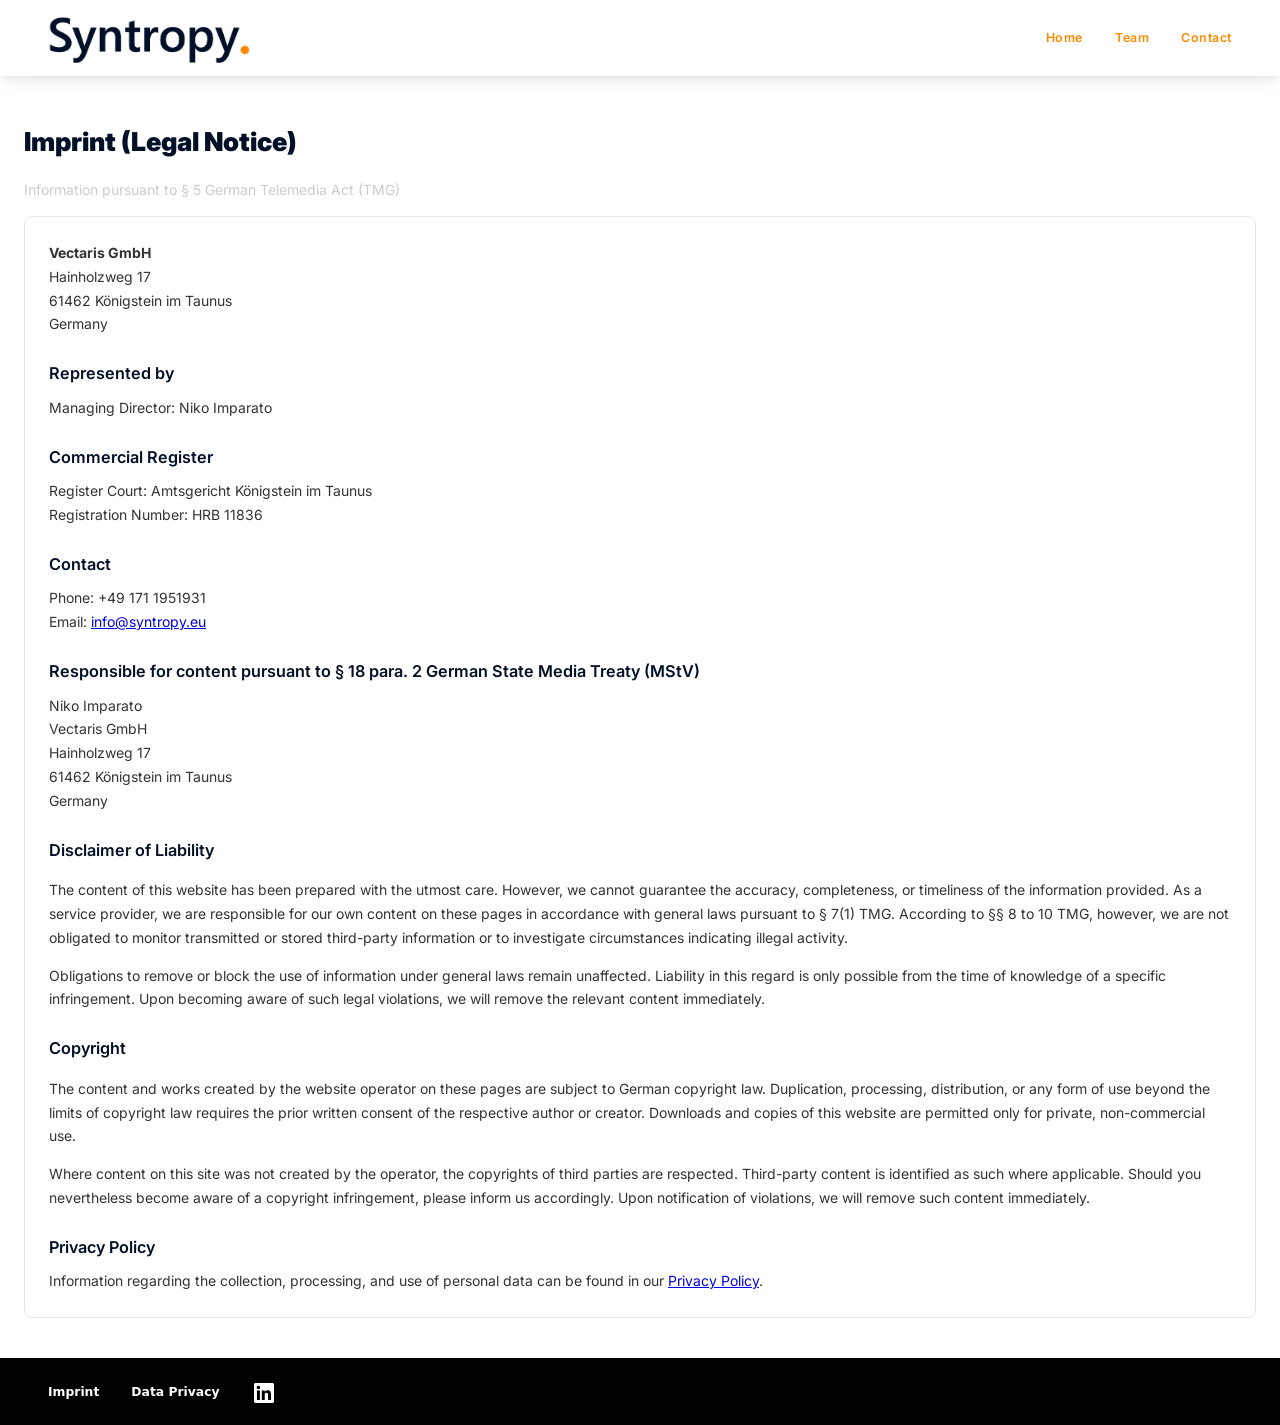
==== imprint.html @ 88c2f7db "Initial commit: Syntropy family office website Made-with: Cursor" ====
<!doctype html>
<html lang="en">
  <head>
    <meta charset="utf-8" />
    <meta name="viewport" content="width=device-width, initial-scale=1" />
    <title>Imprint (Legal Notice) — Syntropy</title>
    <link rel="icon" href="assets/Logo_PNG.png" type="image/png" />
    <link href="https://fonts.googleapis.com/css2?family=Inter:wght@400;600;700;900&display=swap" rel="stylesheet">
    <link rel="stylesheet" href="styles.css" />
  </head>
  <body class="legal-page">
    <div class="status-bar">
      <a href="index.html#top" class="status-brand" aria-label="Back to home">
        <img src="assets/Logo_PNG.png" alt="Syntropy" class="logo-image" />
      </a>
      <nav class="status-nav">
        <a href="index.html#top">Home</a>
        <a href="index.html#team">Team</a>
        <a href="index.html#contact">Contact</a>
      </nav>
      <button class="mobile-menu-btn" aria-label="Open menu">
        <span class="menu-icon"></span>
      </button>
      <div class="mobile-menu">
        <a href="index.html#top">Home</a>
        <a href="index.html#team">Team</a>
        <a href="index.html#contact">Contact</a>
      </div>
    </div>
    <div class="page">
      <main class="wrap legal" aria-label="Imprint">
        <h1>Imprint (Legal Notice)</h1>
        <p class="muted">Information pursuant to § 5 German Telemedia Act (TMG)</p>

        <div class="card">
          <p style="margin: 0">
            <strong>Vectaris GmbH</strong><br />
            Hainholzweg 17<br />
            61462 Königstein im Taunus<br />
            Germany
          </p>

          <h2>Represented by</h2>
          <p style="margin: 0">Managing Director: Niko Imparato</p>

          <h2>Commercial Register</h2>
          <p style="margin: 0">
            Register Court: Amtsgericht Königstein im Taunus<br />
            Registration Number: HRB 11836
          </p>

          <h2>Contact</h2>
          <p style="margin: 0">
            Phone: +49 171 1951931<br />
            Email: <a href="mailto:info@syntropy.eu">info@syntropy.eu</a>
          </p>

          <h2>Responsible for content pursuant to § 18 para. 2 German State Media Treaty (MStV)</h2>
          <p style="margin: 0">
            Niko Imparato<br />
            Vectaris GmbH<br />
            Hainholzweg 17<br />
            61462 Königstein im Taunus<br />
            Germany
          </p>

          <h2>Disclaimer of Liability</h2>
          <p>
            The content of this website has been prepared with the utmost care. However, we cannot
            guarantee the accuracy, completeness, or timeliness of the information provided. As a
            service provider, we are responsible for our own content on these pages in accordance
            with general laws pursuant to § 7(1) TMG. According to §§ 8 to 10 TMG, however, we are
            not obligated to monitor transmitted or stored third-party information or to investigate
            circumstances indicating illegal activity.
          </p>
          <p>
            Obligations to remove or block the use of information under general laws remain
            unaffected. Liability in this regard is only possible from the time of knowledge of a
            specific infringement. Upon becoming aware of such legal violations, we will remove the
            relevant content immediately.
          </p>

          <h2>Copyright</h2>
          <p>
            The content and works created by the website operator on these pages are subject to
            German copyright law. Duplication, processing, distribution, or any form of use beyond
            the limits of copyright law requires the prior written consent of the respective author
            or creator. Downloads and copies of this website are permitted only for private,
            non-commercial use.
          </p>
          <p>
            Where content on this site was not created by the operator, the copyrights of third
            parties are respected. Third-party content is identified as such where applicable.
            Should you nevertheless become aware of a copyright infringement, please inform us
            accordingly. Upon notification of violations, we will remove such content immediately.
          </p>

          <h2>Privacy Policy</h2>
          <p style="margin: 0">
            Information regarding the collection, processing, and use of personal data can be found
            in our <a href="privacy.html">Privacy Policy</a>.
          </p>
        </div>
      </main>

      <footer class="footer-section">
        <div class="site-container">
          <nav class="footer-nav" aria-label="Legal">
            <a href="imprint.html" class="footer-link" aria-current="page">Imprint</a>
            <a href="privacy.html" class="footer-link">Data Privacy</a>
            <a href="https://www.linkedin.com/company/syntropy-fo/" class="footer-link" target="_blank" rel="noopener noreferrer" aria-label="LinkedIn">
              <svg class="linkedin-icon" width="20" height="20" viewBox="0 0 24 24" fill="currentColor" xmlns="http://www.w3.org/2000/svg" aria-hidden="true"><path d="M20.447 20.452h-3.554v-5.569c0-1.328-.027-3.037-1.852-3.037-1.853 0-2.136 1.445-2.136 2.939v5.667H9.351V9h3.414v1.561h.046c.477-.9 1.637-1.85 3.37-1.85 3.601 0 4.267 2.37 4.267 5.455v6.286zM5.337 7.433c-1.144 0-2.063-.926-2.063-2.065 0-1.138.92-2.063 2.063-2.063 1.14 0 2.064.925 2.064 2.063 0 1.139-.925 2.065-2.064 2.065zm1.782 13.019H3.555V9h3.564v11.452zM22.225 0H1.771C.792 0 0 .774 0 1.729v20.542C0 23.227.792 24 1.771 24h20.451C23.2 24 24 23.227 24 22.271V1.729C24 .774 23.2 0 22.222 0h.003z"/></svg>
            </a>
          </nav>
        </div>
      </footer>
    </div>
  <script src="script.js"></script>
  </body>
</html>
---- styles.css ----
/************
Mazu Partners – Modern, Minimal, A11-inspired One-Page Site
************/
:root {
 --black: #000;
 --white: #fff;
 --grey: #ccc;
 --accent: #FF8901;
 --accent-hover: #e67b01;
 --accent-light: #ff9a33;
 --accent-dark: #cc6e01;
 --blue: #011027;
 --header-bg: #011027;
 --container-max: 1320px;
 --radius: 16px;
 --transition: 0.25s cubic-bezier(.4,0,.2,1);
}

html {
 box-sizing: border-box;
 scroll-behavior: smooth;
 font-size: 13px;
}
*, *:before, *:after {
 box-sizing: inherit;
}

.status-bar {
 position: fixed;
 top: 0;
 left: 0;
 width: 100%;
 background: #ffffff;
 color: var(--white);
 font-family: 'Inter', system-ui, sans-serif;
 font-weight: 900;
 font-size: 1.05rem;
 letter-spacing: 0.04em;
 z-index: 1000;
 border-bottom: none;
 box-shadow: 0 4px 20px rgba(0,0,0,0.08), 0 2px 8px rgba(0,0,0,0.06);
 display: flex;
 justify-content: space-between;
 align-items: center;
 padding-left: 48px;
 padding-right: 48px;
 padding-top: 14px;
 padding-bottom: 10px;
}
@media (max-width: 900px) {
 .status-bar {
 padding-left: 20px;
 padding-right: 20px;
 padding-top: 10px;
 padding-bottom: 8px;
 }
}
@media (max-width: 600px) {
 .status-bar {
 padding-left: 20px;
 padding-right: 20px;
 padding-top: 8px;
 padding-bottom: 6px;
 }
}

.status-brand {
 color: var(--white);
 text-decoration: none;
 font-weight: 400;
 font-size: 1.05rem;
 letter-spacing: 0.04em;
 min-width: 0;
 display: flex;
 align-items: center;
}
.status-brand:visited {
 color: var(--white);
}
.status-brand:hover {
 opacity: 0.9;
}

.logo-image {
 height: 52px;
 width: auto;
 display: block;
}

.status-nav {
 display: flex;
 gap: 32px;
 align-items: center;
}
.mobile-menu-btn {
 display: none;
 background: none;
 border: none;
 cursor: pointer;
 margin-left: 18px;
 z-index: 1100;
}
.menu-icon {
 display: block;
 width: 28px;
 height: 3px;
 background: var(--accent);
 border-radius: 2px;
 position: relative;
}
.menu-icon::before,
.menu-icon::after {
 content: '';
 position: absolute;
 left: 0;
 width: 28px;
 height: 3px;
 background: var(--accent);
 border-radius: 2px;
 transition: 0.2s;
}
.menu-icon::before { top: -9px; }
.menu-icon::after { top: 9px; }
.mobile-menu {
 display: none;
 position: fixed;
 top: 0;
 left: 0;
 width: 100vw;
 height: 100vh;
 background: #011027;
 border-radius: 0;
 box-shadow: none;
 padding: 0;
 min-width: unset;
 z-index: 2000;
 flex-direction: column;
 align-items: center;
 justify-content: center;
}
.mobile-menu.open {
 display: flex;
}
.mobile-menu a {
 color: var(--accent);
 text-decoration: none;
 font-weight: 700;
 font-size: 2rem;
 padding: 24px 0;
 display: block;
 width: 100%;
 text-align: center;
 transition: background 0.2s;
}
.mobile-menu a:hover {
 background: rgba(255,137,1,0.1);
}
.mobile-menu-btn {
 z-index: 2100;
}

@media (max-width: 600px) {
 .status-nav {
 display: none;
 }
 .mobile-menu-btn {
 display: block;
 }
}

.status-nav a {
 color: var(--accent);
 text-decoration: none;
 font-weight: 600;
 font-size: 0.95rem;
 transition: opacity var(--transition), border-bottom 0.2s;
 border-bottom: 2.5px solid transparent;
 padding-bottom: 2px;
}
.status-nav a:hover {
 opacity: 0.8;
 border-bottom: 2.5px solid var(--accent);
}

body {
 background: #ffffff;
 color: #333;
 font-family: 'Inter', system-ui, sans-serif;
 margin: 0;
 padding: 0;
 min-height: 100vh;
 font-size: 14px;
 line-height: 1.7;
 font-weight: 400;
 padding-top: 0;
}

.cursor-circle {
 position: fixed;
 width: 66px;
 height: 66px;
 border: 1px solid var(--accent);
 border-radius: 50%;
 pointer-events: none;
 z-index: 9999;
 transform: translate(-50%, -50%);
 transition: transform 0.1s ease-out;
 display: none;
}

body:hover .cursor-circle {
 display: block;
}

.container {
 max-width: var(--container-max);
 margin: 0 auto;
 padding: 0 32px;
}

.site-container {
 width: 100%;
 max-width: var(--container-max);
 margin: 0 auto;
 padding-left: 48px;
 padding-right: 48px;
 box-sizing: border-box;
}

/***** HERO *****/
.hero {
 min-height: 100vh;
 display: flex;
 align-items: flex-start;
 justify-content: flex-start;
 position: relative;
 text-align: center;
 overflow: hidden;
 background: #ffffff;
 margin-top: 0;
 padding-top: 0;
 top: 0;
}

.hero::before {
 content: '';
 position: absolute;
 top: 0;
 left: 0;
 width: 100%;
 height: 1px;
 background: linear-gradient(to right, transparent, rgba(0,0,0,0.1), transparent);
 box-shadow: 0 2px 8px rgba(0,0,0,0.1);
 z-index: 1;
 margin-top: 0;
}

.hero-bg-img {
 position: absolute;
 top: 0;
 left: 0;
 width: 100%;
 height: 100%;
 background: #ffffff;
 overflow: hidden;
 margin-top: 0;
 padding-top: 0;
}

.wave-video-bg {
 position: absolute;
 top: 0;
 left: 0;
 width: 100%;
 height: 100%;
 object-fit: cover;
 object-position: center bottom;
 z-index: 0;
 pointer-events: none;
}

.wave-video-overlay {
 position: absolute;
 top: 0;
 left: 0;
 width: 100%;
 height: 100%;
 background: rgba(255, 255, 255, 0.88);
 z-index: 1;
 pointer-events: none;
}

.compass-container {
 position: absolute;
 right: -300px;
 top: 50%;
 transform: translateY(-50%) rotate(10deg);
 z-index: 0;
 pointer-events: none;
}

.compass-image {
 width: 1000px;
 height: 1000px;
 object-fit: contain;
 opacity: 0.5;
}

.ocean-waves-bg {
 position: absolute;
 bottom: 0;
 left: 0;
 width: 100%;
 height: 80%;
 z-index: 0;
 overflow: hidden;
 background: linear-gradient(to bottom, rgba(1,16,39,0.05) 0%, rgba(1,16,39,0.15) 100%);
}

.wave-ripple {
 position: absolute;
 border-radius: 50%;
 border: 2px solid rgba(1,16,39,0.3);
 pointer-events: none;
}

.wave-ripple-1 {
 width: 200px;
 height: 200px;
 top: 20%;
 left: 10%;
 animation: rippleExpand 8s ease-out infinite;
 animation-delay: 0s;
}

.wave-ripple-2 {
 width: 300px;
 height: 300px;
 top: 30%;
 left: 60%;
 animation: rippleExpand 10s ease-out infinite;
 animation-delay: 2s;
}

.wave-ripple-3 {
 width: 250px;
 height: 250px;
 top: 50%;
 left: 30%;
 animation: rippleExpand 9s ease-out infinite;
 animation-delay: 4s;
}

.wave-ripple-4 {
 width: 180px;
 height: 180px;
 top: 15%;
 left: 80%;
 animation: rippleExpand 7s ease-out infinite;
 animation-delay: 1s;
}

.wave-ripple-5 {
 width: 320px;
 height: 320px;
 top: 60%;
 left: 70%;
 animation: rippleExpand 11s ease-out infinite;
 animation-delay: 3s;
}

.wave-ripple-6 {
 width: 220px;
 height: 220px;
 top: 40%;
 left: 5%;
 animation: rippleExpand 8.5s ease-out infinite;
 animation-delay: 5s;
}

.wave-pattern {
 position: absolute;
 width: 100%;
 height: 100%;
 background: radial-gradient(ellipse at center, transparent 0%, rgba(255,137,1,0.1) 40%, rgba(255,137,1,0.2) 60%, transparent 100%);
 pointer-events: none;
}

.wave-pattern-1 {
 top: 0;
 left: 0;
 animation: waveMove 20s linear infinite;
 background: radial-gradient(ellipse 800px 400px at 20% 30%, transparent 0%, rgba(1,16,39,0.15) 30%, rgba(1,16,39,0.25) 50%, transparent 70%);
}

.wave-pattern-2 {
 top: 0;
 left: 0;
 animation: waveMove 25s linear infinite reverse;
 background: radial-gradient(ellipse 1000px 500px at 70% 50%, transparent 0%, rgba(1,16,39,0.12) 35%, rgba(1,16,39,0.22) 55%, transparent 75%);
 animation-delay: -5s;
}

.wave-pattern-3 {
 top: 0;
 left: 0;
 animation: waveMove 18s linear infinite;
 background: radial-gradient(ellipse 600px 300px at 50% 70%, transparent 0%, rgba(1,16,39,0.1) 25%, rgba(1,16,39,0.2) 45%, transparent 65%);
 animation-delay: -10s;
}

.ocean-surface {
 position: absolute;
 top: 0;
 left: 0;
 width: 100%;
 height: 100%;
 z-index: 1;
 pointer-events: none;
}

.hero-bg {
 position: absolute;
 top: 0; left: 0; right: 0; bottom: 0;
 z-index: 0;
 display: flex;
 align-items: center;
 justify-content: center;
 pointer-events: none;
}
.hero-blob {
 position: absolute;
 left: 50%;
 top: 50%;
 transform: translate(-50%, -50%);
 min-width: 400px;
 min-height: 300px;
 max-width: 90vw;
 max-height: 60vh;
 filter: blur(2px);
}
.hero-overlay {
 position: absolute;
 top: 0;
 left: 0;
 width: 100%;
 height: 100%;
 background: rgba(255,255,255,0.1);
 z-index: 1;
 pointer-events: none;
}

.hero-content {
 position: relative;
 z-index: 2;
 max-width: 1100px;
 margin: 0;
 margin-top: 260px;
 margin-left: 0;
 display: flex;
 flex-direction: column;
 align-items: flex-start;
 text-align: left;
 padding-left: 24px;
 padding-right: 80px;
 align-self: flex-start;
}
.hero h1 {
 color: var(--blue);
 font-size: clamp(2.5rem, 6vw, 4rem);
 font-weight: 900;
 letter-spacing: -0.02em;
 margin-bottom: 28px;
 line-height: 1.08;
}
.hero-accent {
 color: var(--accent);
}
.hero-sub {
 color: var(--blue);
 font-size: 1.2rem;
 font-weight: 700;
 margin-bottom: 48px;
 line-height: 1.5;
}
.hero-cta {
 display: flex;
 gap: 20px;
 flex-wrap: nowrap;
 justify-content: center;
 align-items: center;
}
.btn {
 display: inline-flex;
 align-items: center;
 justify-content: center;
 font-family: inherit;
 font-weight: 700;
 font-size: 1rem;
 letter-spacing: 0.01em;
 text-transform: none;
 padding: 18px 40px;
 border: none;
 border-radius: 999px;
 cursor: pointer;
 background: var(--accent);
 color: var(--white);
 transition: background var(--transition), color var(--transition), box-shadow var(--transition), transform var(--transition);
 box-shadow: 0 2px 12px 0 rgba(255,137,1,0.15);
 line-height: 1;
 vertical-align: middle;
}
.btn-primary { background: var(--accent); color: #fff; border: 2px solid var(--accent); }
.btn-primary:hover { 
 background: var(--accent);
 transform: none;
 box-shadow: 0 2px 12px 0 rgba(255,137,1,0.15);
}
.btn-secondary {
 background: transparent;
 color: var(--accent);
 border: 2px solid var(--accent);
}
.btn-secondary:hover {
 background: transparent;
 color: var(--accent);
 transform: none;
 box-shadow: 0 2px 12px 0 rgba(255,137,1,0.15);
}

/***** ABOUT US SECTION *****/
.about-us-section {
 max-width: var(--container-max);
 margin: 0 auto;
 padding: 100px 32px 80px 32px;
}

.about-us-header {
 margin-bottom: 60px;
 position: relative;
}

.about-us-heading {
 color: var(--blue);
 font-size: 3rem;
 font-weight: 900;
 margin-bottom: 16px;
 text-align: left;
 letter-spacing: -0.03em;
 position: relative;
}

.about-us-accent-line {
 width: 120px;
 height: 4px;
 background: var(--accent);
 margin-top: 8px;
 border-radius: 2px;
}

.about-us-content {
 display: flex;
 flex-direction: column;
}

.about-us-box {
 background: linear-gradient(135deg, rgba(255,137,1,0.08) 0%, rgba(255,137,1,0.03) 100%);
 border-left: 4px solid var(--accent);
 padding: 40px 48px;
 border-radius: 8px;
}

.about-us-box p {
 color: #333;
 font-size: 1.15rem;
 line-height: 1.9;
 text-align: left;
 margin: 0 0 24px 0;
}

.about-us-box p:last-child {
 margin-bottom: 0;
}

.about-us-box strong {
 color: var(--accent);
 font-weight: 700;
}

.highlight {
 color: var(--accent);
 font-weight: 700;
 position: relative;
}

.accent-text {
 color: var(--accent);
 font-weight: 600;
}

@media (max-width: 900px) {
 .about-us-section {
 padding: 70px 20px 60px 20px;
 }
 
 .about-us-header {
 margin-bottom: 50px;
 }
 
 .about-us-heading {
 font-size: 2.5rem;
 margin-bottom: 12px;
 }
 
 .about-us-accent-line {
 width: 100px;
 }
 
 .about-us-box {
 padding: 32px 36px;
 }
 
 .about-us-box p {
 font-size: 1.1rem;
 margin-bottom: 20px;
 }
}

@media (max-width: 600px) {
 .about-us-section {
 padding: 50px 16px 40px 16px;
 }
 
 .about-us-header {
 margin-bottom: 40px;
 }
 
 .about-us-heading {
 font-size: 2rem;
 margin-bottom: 10px;
 }
 
 .about-us-accent-line {
 width: 80px;
 height: 3px;
 }
 
 .about-us-box {
 padding: 28px 24px;
 }
 
 .about-us-box p {
 font-size: 1.05rem;
 line-height: 1.8;
 margin-bottom: 20px;
 }
}

/***** FOCUS SECTION *****/
.focus-cards {
 display: flex;
 flex-direction: column;
 gap: 32px;
 width: 100%;
 max-width: var(--container-max);
 margin: 0 auto;
 margin-top: 32px;
}
.focus-card {
 background: #011027;
 border-radius: var(--radius);
 padding: 40px 48px;
 width: 100%;
 flex: 1 1 0;
 min-width: 260px;
 max-width: none;
 box-sizing: border-box;
 display: flex;
 flex-direction: column;
 align-items: flex-start;
 margin-bottom: 32px;
 border: none;
 cursor: pointer;
 min-height: 340px;
 transform: translateY(0);
 transition: all 0.4s cubic-bezier(.4,0,.2,1);
}
@media (max-width: 900px) {
 .focus-cards {
 flex-direction: column;
 gap: 18px;
 }
 .focus-card {
 max-width: 100%;
 min-height: unset;
 height: auto;
 }
}
@media (max-width: 600px) {
 .focus-card {
 min-height: unset;
 height: auto;
 }
}
.focus-card h2 {
 color: var(--accent);
 font-size: 1.4rem;
 font-weight: 700;
 margin: 0 0 12px 0;
 text-align: left;
 transition: color var(--transition);
}
.focus-card .focus-sub {
 color: #ffffff;
 font-size: 1.05rem;
 font-weight: 400;
 text-align: left;
 transition: color var(--transition);
}
.focus-card:hover {
 background: #011027;
 transform: translateY(0);
 box-shadow: 0 4px 20px rgba(0,0,0,0.1);
}
.focus-card:hover h2 {
 color: var(--accent);
}
.focus-card:hover .focus-sub {
 color: #ffffff;
}

/***** TEAM SECTION *****/
.team {
 background: #ffffff;
 padding: 100px 0;
 position: relative;
}

.team-section {
 max-width: var(--container-max);
 margin: 0 auto;
 padding: 0 32px;
}

.team-header {
 margin-bottom: 60px;
 position: relative;
}

.team-heading {
 color: var(--blue);
 font-size: 3rem;
 font-weight: 900;
 margin-bottom: 16px;
 text-align: left;
 letter-spacing: -0.03em;
 position: relative;
}

.team-section {
 position: relative;
}

.team-accent-line {
 width: 120px;
 height: 4px;
 background: var(--accent);
 margin-top: 8px;
 margin-bottom: 60px;
 border-radius: 2px;
}

.team-cards {
 display: grid;
 grid-template-columns: repeat(4, 1fr);
 gap: 32px;
 width: 100%;
}

.team-card {
 background: #ffffff;
 border-radius: 12px;
 overflow: hidden;
 box-shadow: 0 4px 20px rgba(0,0,0,0.08);
 transition: all 0.3s ease;
 display: flex;
 flex-direction: column;
}

.team-card:hover {
 transform: translateY(-8px);
 box-shadow: 0 8px 30px rgba(0,0,0,0.12);
}

.team-card-image {
 width: 100%;
 height: 300px;
 background: #f5f5f5;
 display: flex;
 align-items: center;
 justify-content: center;
 overflow: hidden;
}

.team-card-image img {
 width: 100%;
 height: 100%;
 object-fit: cover;
}

.team-placeholder {
 color: #999;
 font-size: 1.2rem;
 font-weight: 600;
}

.team-card-info {
 padding: 32px;
 flex: 1;
 display: flex;
 flex-direction: column;
}

.team-name {
 color: var(--blue);
 font-size: 1.5rem;
 font-weight: 900;
 margin: 0 0 8px 0;
 letter-spacing: -0.02em;
}

.team-role {
 color: var(--accent);
 font-size: 1.1rem;
 font-weight: 600;
 margin: 0 0 16px 0;
}

.team-bio {
 color: #333;
 font-size: 1rem;
 line-height: 1.7;
 margin: 0;
}

.team-linkedin {
 display: inline-block;
 margin-top: 8px;
 color: var(--blue);
 text-decoration: none;
 transition: opacity var(--transition), color var(--transition);
}
.team-linkedin:hover {
 opacity: 0.85;
 color: var(--blue);
}
.team-linkedin svg {
 display: block;
}

@media (max-width: 1200px) {
 .team-cards {
 grid-template-columns: repeat(2, 1fr);
 gap: 32px;
 }
}

@media (max-width: 900px) {
 .team {
 padding: 80px 0;
 }
 
 .team-header {
 margin-bottom: 50px;
 }
 
 .team-heading {
 font-size: 2.5rem;
 margin-bottom: 12px;
 }
 
 .team-accent-line {
 width: 100px;
 margin-bottom: 50px;
 }
 
 .team-cards {
 grid-template-columns: repeat(2, 1fr);
 gap: 24px;
 }
}

@media (max-width: 600px) {
 .team {
 padding: 60px 0;
 }
 
 .team-section {
 padding: 0 20px;
 }
 
 .team-header {
 margin-bottom: 40px;
 }
 
 .team-heading {
 font-size: 2rem;
 margin-bottom: 10px;
 }
 
 .team-accent-line {
 width: 80px;
 height: 3px;
 margin-bottom: 40px;
 }
 
 .team-cards {
 grid-template-columns: 1fr;
 gap: 24px;
 }
 
 .team-card-image {
 height: 250px;
 }
 
 .team-card-info {
 padding: 24px;
 }
}

/***** DIFFERENTIATORS SECTION *****/
.differentiator-cards {
 display: flex;
 gap: 32px;
 flex-wrap: wrap;
 justify-content: center;
 margin-top: 32px;
}
.differentiator-card {
 background: #f5f5f5;
 border-radius: var(--radius);
 padding: 36px 28px;
 min-width: 220px;
 max-width: 260px;
 text-align: center;
 color: #333;
 font-weight: 600;
 font-size: 1.08rem;
 box-shadow: 0 2px 16px 0 rgba(255,137,1,0.1);
 display: flex;
 flex-direction: column;
 align-items: center;
 transition: transform var(--transition), box-shadow var(--transition), background var(--transition), color var(--transition);
 cursor: pointer;
 border: 2px solid var(--accent);
}
.differentiator-card h3 {
 color: var(--accent);
 font-size: 1.08rem;
 font-weight: 700;
 margin: 0;
 transition: color var(--transition);
}
.differentiator-card .diff-icon {
 color: var(--accent);
 transition: color var(--transition);
}
.differentiator-card:hover {
 background: var(--accent);
 color: var(--black);
 box-shadow: 0 4px 32px 0 rgba(255,137,1,0.25);
 transform: translateY(-8px) scale(1.05);
}
.differentiator-card:hover h3,
.differentiator-card:hover .diff-icon {
 color: var(--black);
}

/***** ABOUT SECTION *****/
.about-inner {
 width: 100%;
 display: flex;
 flex-direction: column;
 align-items: center;
 gap: 24px;
 margin-top: 32px;
}
.about-divider {
 width: 100%;
 border: none;
 border-top: 1.5px solid #222;
 margin: 0 0 24px 0;
}
.about-text {
 color: var(--grey);
 font-size: 1.1rem;
 font-weight: 400;
 text-align: center;
 margin-bottom: 0;
}
.about-logos {
 display: flex;
 gap: 18px;
 flex-wrap: wrap;
 justify-content: center;
}
.about-logo {
 background: #181818;
 color: var(--grey);
 border-radius: 8px;
 padding: 8px 18px;
 font-size: 0.98rem;
 font-weight: 500;
 letter-spacing: 0.01em;
 opacity: 0.7;
}

/***** CONTACT SECTION *****/
.contact {
 position: relative;
 background: #011027;
 z-index: 0;
 margin-bottom: 0;
 padding-bottom: 0;
 min-height: 700px;
 display: flex;
 align-items: center;
 overflow: hidden;
}
.contact::before {
 content: '';
 position: absolute;
 top: 0;
 left: 0;
 width: 100%;
 height: 100%;
 background: url('assets/Frankfurt Skyline_v01.jpg') center center / cover no-repeat;
 filter: grayscale(100%);
 z-index: 0;
 pointer-events: none;
}
.contact-overlay {
 position: absolute;
 top: 0;
 left: 0;
 width: 100%;
 height: 100%;
 background: rgba(0,0,0,0.5);
 z-index: 1;
 pointer-events: none;
}
.contact-inner {
 position: relative;
 z-index: 2;
 display: flex;
 flex-direction: column;
 align-items: flex-start;
 justify-content: center;
 width: 100%;
}
.contact h2 {
 color: var(--accent);
 font-size: 1.4rem;
 font-weight: 700;
 margin-bottom: 10px;
 text-align: left;
}
.contact-sub {
 color: var(--white);
 font-size: 1.08rem;
 font-weight: 400;
 margin-bottom: 18px;
 text-align: left;
}
.contact-form {
 width: 100%;
 max-width: none;
 display: flex;
 flex-direction: column;
 gap: 18px;
 align-items: flex-start;
}
@media (max-width: 600px) {
 .contact-form {
 max-width: none;
 width: 100%;
 }
}
.form-row {
 display: flex;
 flex-direction: column;
 gap: 0;
 width: 100%;
}
.form-row input,
.form-row select,
.form-row textarea {
 width: 100%;
 background: rgba(24,24,24,0.45);
 color: var(--white);
 border: 1.5px solid rgba(255,255,255,0.18);
 border-radius: 8px;
 font-size: 1rem;
 font-family: inherit;
 padding: 16px 14px;
 font-weight: 500;
 margin-bottom: 0;
 transition: border var(--transition), background var(--transition);
 box-sizing: border-box;
 backdrop-filter: blur(8px);
 -webkit-backdrop-filter: blur(8px);
}
.form-row input:focus, .form-row select:focus, .form-row textarea:focus {
 outline: none;
 border-color: var(--accent);
 background: #222;
}
.contact-form button {
 align-self: flex-start;
 margin-top: 8px;
}
.contact-extra {
 color: var(--grey);
 font-size: 1rem;
 margin-top: 10px;
 display: flex;
 gap: 18px;
 align-items: center;
 justify-content: flex-start;
}
.contact-extra a {
 color: var(--accent);
 text-decoration: underline;
}
.contact-social {
 font-size: 1.5rem;
 opacity: 0.7;
}

/***** FADE-IN ANIMATION *****/
.fade-in { 
 opacity: 0; 
 transform: translateY(40px); 
 transition: all 0.8s cubic-bezier(.4,0,.2,1); 
}
.fade-in.visible { 
 opacity: 1; 
 transform: translateY(0); 
}

/* Stagger animation for cards */
.focus-cards .focus-card {
 opacity: 0;
 transform: translateY(30px) scale(0.95);
 transition: all 0.6s cubic-bezier(.4,0,.2,1);
}
.focus-cards.visible .focus-card:nth-child(1) {
 opacity: 1;
 transform: translateY(0) scale(1);
 transition-delay: 0.1s;
}
.focus-cards.visible .focus-card:nth-child(2) {
 opacity: 1;
 transform: translateY(0) scale(1);
 transition-delay: 0.2s;
}
.focus-cards.visible .focus-card:nth-child(3) {
 opacity: 1;
 transform: translateY(0) scale(1);
 transition-delay: 0.3s;
}

/* Hero text reveal animation */
.hero-content h1 {
 opacity: 0;
 transform: translateY(30px);
 animation: fadeInUp 1s cubic-bezier(.4,0,.2,1) 0.3s forwards;
}
.hero-content .hero-sub {
 opacity: 0;
 transform: translateY(20px);
 animation: fadeInUp 1s cubic-bezier(.4,0,.2,1) 0.6s forwards;
}
.hero-content .hero-cta {
 opacity: 0;
 transform: translateY(20px);
 animation: fadeInUp 1s cubic-bezier(.4,0,.2,1) 0.9s forwards;
}

@keyframes fadeInUp {
 to {
 opacity: 1;
 transform: translateY(0);
 }
}

/* Button pulse animation - removed */

/* Smooth scroll reveal for about section */
.about-flex {
 opacity: 0;
 transform: translateY(40px);
 transition: all 1s cubic-bezier(.4,0,.2,1);
}
.about-flex.visible {
 opacity: 1;
 transform: translateY(0);
}

/* Contact form animation */
.contact-inner {
 opacity: 0;
 transform: translateY(30px);
 transition: all 0.8s cubic-bezier(.4,0,.2,1);
}
.contact-inner.visible {
 opacity: 1;
 transform: translateY(0);
}

/* Image hover animation */
.about-img-wrap {
 transition: all 0.4s cubic-bezier(.4,0,.2,1);
}
.about-img-wrap:hover {
 transform: scale(1.05) rotate(2deg);
 box-shadow: 0 8px 32px 0 rgba(255,137,1,0.3);
}

/* Text underline animation */
.hero-underline::after {
 transform: scaleX(0);
 transform-origin: left;
 transition: transform 0.6s cubic-bezier(.4,0,.2,1);
}
.hero-content.visible .hero-underline::after {
 transform: scaleX(1);
}

.about-underline::after {
 transform: scaleX(0);
 transform-origin: left;
 transition: transform 0.6s cubic-bezier(.4,0,.2,1) 0.3s;
}
.about-flex.visible .about-underline::after {
 transform: scaleX(1);
}

/* Form input focus animation */
.form-row input:focus,
.form-row select:focus,
.form-row textarea:focus {
 transform: translateY(-2px);
 box-shadow: 0 4px 20px 0 rgba(255,137,1,0.2);
}

/* Parallax effect for hero background */
.hero-bg-img {
 will-change: transform;
}

/* Smooth scroll reveal animations */
@keyframes slideInFromLeft {
 from {
 opacity: 0;
 transform: translateX(-50px);
 }
 to {
 opacity: 1;
 transform: translateX(0);
 }
}

@keyframes slideInFromRight {
 from {
 opacity: 0;
 transform: translateX(50px);
 }
 to {
 opacity: 1;
 transform: translateX(0);
 }
}

/* Glow effect for blue accents */
.hero-underline::after,
.about-underline::after {
 box-shadow: 0 0 10px rgba(255,137,1,0.3);
}

/* Smooth transitions for all interactive elements */
a, button, input, select, textarea {
 transition: all 0.3s cubic-bezier(.4,0,.2,1);
}

/* Enhanced focus states */
*:focus-visible {
 outline: 2px solid var(--accent);
 outline-offset: 2px;
 border-radius: 4px;
}

/***** RESPONSIVE *****/
@media (max-width: 900px) {
 .site-container {
 padding-left: 14px;
 padding-right: 14px;
 }
 .container { padding: 0 10px; }
 .focus-cards, .differentiator-cards { flex-direction: column; gap: 18px; }
 .focus-card, .differentiator-card { max-width: 100%; }
 .about-inner, .contact-inner { padding: 0 4px; }
 .hero-content {
 padding-left: 18px;
 }
 .hero-cta {
 gap: 16px;
 }
 .btn {
 padding: 17px 32px;
 }
 .hero-underline {
 white-space: normal;
 }
 .hero-underline::after {
 bottom: -0.09em;
 height: 0.22em;
 }
}
@media (max-width: 600px) {
 .hero h1 {
 font-size: 2.4rem;
 line-height: 1.1;
 }
 .hero-sub {
 font-size: 1.18rem;
 }
 .hero-underline {
 white-space: normal;
 }
 .hero-underline::after {
 bottom: -0.08em;
 height: 0.2em;
 }
 .hero-cta {
 gap: 12px;
 justify-content: flex-start;
 }
 .btn {
 padding: 16px 24px;
 font-size: 0.95rem;
 }
 .focus-card, .differentiator-card { padding: 24px 16px; }
 .about-logo { padding: 6px 10px; font-size: 0.93rem; }
 .contact-form { max-width: 100%; }
 .hero-content {
 padding-left: 0;
 text-align: left;
 }
 .site-container {
 padding-left: 20px;
 padding-right: 28px;
 }
} 

.footer-section {
 width: 100%;
 background-color: #000000 !important;
 color: var(--white);
 font-family: 'Segoe UI', system-ui, -apple-system, sans-serif;
 font-size: 1.05rem;
 border-top: none;
 display: flex;
 justify-content: center;
 align-items: center;
 padding-top: 24px;
 padding-bottom: 18px;
 margin-top: 0;
 position: relative;
 z-index: 0;
}
.footer-nav {
 display: flex;
 gap: 32px;
 align-items: center;
}
.footer-link {
 color: #ffffff;
 text-decoration: none;
 font-weight: 600;
 font-size: 0.95rem;
 display: flex;
 align-items: center;
 transition: opacity var(--transition), border-bottom 0.2s;
 border-bottom: 2.5px solid transparent;
 padding-bottom: 2px;
}
.footer-link:hover {
 opacity: 0.8;
 border-bottom: 2.5px solid #ffffff;
}
.linkedin-icon {
 display: inline-block;
 vertical-align: middle;
 margin-left: 2px;
 width: 20px;
 height: 20px;
 fill: #ffffff;
} 

@media (max-width: 900px) {
 .status-bar, .footer-section {
 padding-left: 10px;
 padding-right: 10px;
 }
} 

.about-flex {
 display: flex;
 gap: 48px;
 align-items: center;
 justify-content: center;
 width: 100%;
 margin: 40px 0;
}
.about-img-col {
 flex: 0 0 200px;
 display: flex;
 justify-content: center;
 align-items: flex-start;
}
.about-img-wrap {
 width: 220px;
 height: 220px;
 border-radius: 50%;
 overflow: hidden;
 background: #181818;
 display: flex;
 align-items: center;
 justify-content: center;
 box-shadow: 0 2px 16px 0 rgba(0,0,0,0.10);
 border: 4px solid var(--accent);
 position: relative;
}
.about-linkedin-overlay {
 display: block;
 width: 100%;
 height: 100%;
 border-radius: 50%;
 overflow: hidden;
 position: relative;
 transition: box-shadow var(--transition);
}
.about-img {
 width: 100%;
 height: 100%;
 object-fit: cover;
 border-radius: 50%;
 display: block;
 filter: grayscale(100%);
 transition: filter var(--transition);
}
.about-linkedin-overlay:hover .about-img {
 filter: grayscale(0%) blur(2px) brightness(0.7);
}
.about-linkedin-overlay::after {
 content: '';
 position: absolute;
 top: 0; left: 0; right: 0; bottom: 0;
 border-radius: 50%;
 background: rgba(24,24,24,0.35);
 opacity: 0;
 transition: opacity var(--transition);
 pointer-events: none;
 backdrop-filter: blur(8px);
 -webkit-backdrop-filter: blur(8px);
 z-index: 1;
}
.about-linkedin-overlay:hover::after {
 opacity: 1;
}
.about-linkedin-icon {
 position: absolute;
 top: 50%;
 left: 50%;
 transform: translate(-50%, -50%);
 z-index: 2;
 opacity: 0;
 transition: opacity var(--transition);
 pointer-events: none;
}
.about-linkedin-overlay:hover .about-linkedin-icon {
 opacity: 1;
}
@media (max-width: 900px) {
 .about-img-wrap {
 width: 160px;
 height: 160px;
 }
 .about-linkedin-icon svg {
 width: 32px;
 height: 32px;
 }
}
@media (max-width: 600px) {
 .about-img-wrap {
 width: 320px !important;
 height: 320px !important;
 }
 .about-linkedin-icon svg {
 width: 48px;
 height: 48px;
 }
}
.about-text-col {
 flex: 1 1 0;
 display: flex;
 flex-direction: column;
 gap: 18px;
 min-width: 0;
}
.about-headline {
 color: var(--accent);
 font-size: 1.5rem;
 font-weight: 800;
 margin-bottom: 10px;
 margin-top: 0;
 letter-spacing: -0.01em;
 text-align: left;
}
.about-text-col p {
 color: #333;
 font-size: 1.08rem;
 line-height: 1.7;
 margin: 0 0 8px 0;
}
.about-text-col strong {
 color: #333;
 font-weight: 700;
}
.about-quote {
 color: var(--accent) !important;
 font-size: 1.08rem;
 font-style: italic;
 font-weight: 700;
 margin-top: 18px;
 opacity: 1;
}
.about-divider {
 width: 100%;
 border: none;
 border-top: 1.5px solid #222;
 margin: 0 0 24px 0;
}
@media (max-width: 900px) {
 .about-flex {
 flex-direction: column;
 gap: 28px;
 margin: 24px 0;
 }
 .about-img-col {
 justify-content: center;
 align-items: center;
 }
 .about-img-wrap {
 width: 140px;
 height: 140px;
 }
}
@media (max-width: 600px) {
 .about-flex {
 gap: 18px;
 margin: 14px 0;
 }
 .about-img-wrap {
 width: 100px;
 height: 100px;
 }
 .about-headline {
 font-size: 1.18rem;
 }
 .about-text-col p, .about-quote {
 font-size: 1rem;
 }
} 

.hero-underline {
 position: relative;
 display: inline;
 font-weight: inherit;
 color: inherit;
 white-space: nowrap;
 z-index: 1;
}
.hero-underline::after {
 content: '';
 position: absolute;
 left: 0;
 right: 0;
 bottom: -0.1em;
 height: 0.25em;
 background: #FF8901;
 z-index: -1;
 border-radius: 2px;
} 

.about-underline {
 position: relative;
 display: inline-block;
 z-index: 1;
}
.about-underline::after {
 content: '';
 position: absolute;
 left: 0;
 right: 0;
 bottom: -0.05em;
 height: 0.16em;
 background: var(--accent);
 z-index: 0;
 border-radius: 2px;
}

/* Ocean Waves Animation - Natural Water Waves */
@keyframes rippleExpand {
 0% {
 transform: scale(0);
 opacity: 0.8;
 }
 50% {
 opacity: 0.4;
 }
 100% {
 transform: scale(4);
 opacity: 0;
 }
}

@keyframes waveMove {
 0% {
 transform: translateX(0) translateY(0) scale(1);
 opacity: 0.6;
 }
 25% {
 transform: translateX(5%) translateY(-2%) scale(1.1);
 opacity: 0.7;
 }
 50% {
 transform: translateX(0) translateY(-4%) scale(1.2);
 opacity: 0.8;
 }
 75% {
 transform: translateX(-5%) translateY(-2%) scale(1.1);
 opacity: 0.7;
 }
 100% {
 transform: translateX(0) translateY(0) scale(1);
 opacity: 0.6;
 }
}

@keyframes waveRipple {
 0%, 100% {
 transform: translateY(0) scaleY(1);
 }
 25% {
 transform: translateY(-4px) scaleY(1.02);
 }
 50% {
 transform: translateY(0) scaleY(1);
 }
 75% {
 transform: translateY(3px) scaleY(0.98);
 }
}

/* ----- Legal pages (imprint, privacy) ----- */
body.legal-page .page {
 padding-top: 80px;
}
body.legal-page .footer-section {
 background-color: #000000 !important;
 border-top: none;
}
body.legal-page .footer-link {
 color: #ffffff;
}
body.legal-page .footer-link:hover {
 border-bottom-color: #ffffff;
 color: #ffffff;
 opacity: 0.9;
}
.page {
 min-height: 100vh;
 display: flex;
 flex-direction: column;
 padding-top: 0;
}
.wrap {
 max-width: var(--container-max);
 margin: 0 auto;
 padding: 40px 24px;
}
.legal h1 {
 font-size: 2rem;
 font-weight: 900;
 margin: 0 0 10px;
 color: var(--blue);
}
.legal h2 {
 font-size: 1.25rem;
 font-weight: 600;
 margin: 24px 0 8px;
 color: var(--blue);
}
.legal p, .legal li {
 color: #333;
}
.legal .muted {
 color: var(--grey);
}
.card {
 border: 1px solid #e5e7eb;
 border-radius: 8px;
 padding: 24px;
 background: #fff;
}
.top-link {
 display: inline-block;
 margin-top: 10px;
 font-size: 1rem;
 color: var(--accent);
 text-decoration: none;
}
.top-link:hover {
 opacity: 0.8;
}
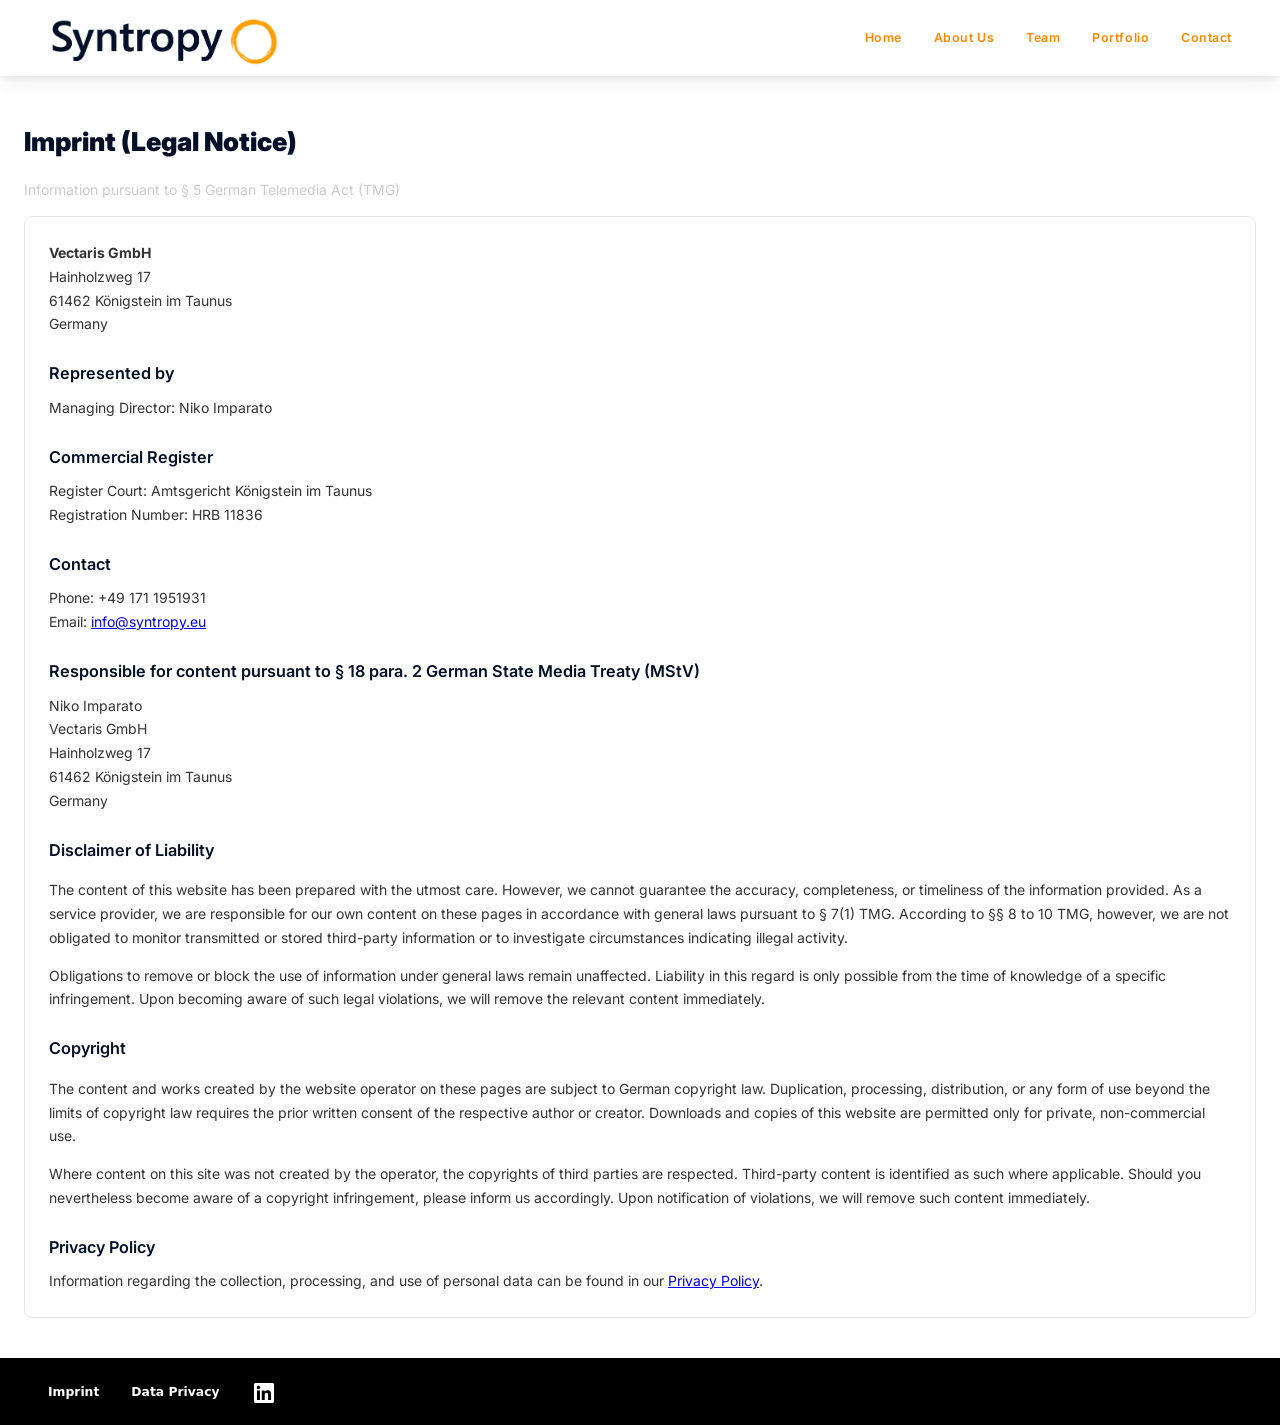
==== commit 738930da: "Hero copy, About/Portfolio sections, logo ticker, nav updates, Isabell_2, favicon Logo_Circle, heade" ====
--- a/imprint.html
+++ b/imprint.html
@@ -4,18 +4,23 @@
     <meta charset="utf-8" />
     <meta name="viewport" content="width=device-width, initial-scale=1" />
     <title>Imprint (Legal Notice) — Syntropy</title>
-    <link rel="icon" href="assets/Logo_PNG.png" type="image/png" />
+    <link rel="icon" href="assets/Logo_Circle.png" type="image/png" />
     <link href="https://fonts.googleapis.com/css2?family=Inter:wght@400;600;700;900&display=swap" rel="stylesheet">
     <link rel="stylesheet" href="styles.css" />
   </head>
   <body class="legal-page">
+    <div class="cursor-circle" id="cursorCircle" aria-hidden="true">
+      <img src="assets/Logo_Circle.png" alt="" class="cursor-circle-img" />
+    </div>
     <div class="status-bar">
       <a href="index.html#top" class="status-brand" aria-label="Back to home">
-        <img src="assets/Logo_PNG.png" alt="Syntropy" class="logo-image" />
+        <img src="assets/Logo_PNG_v3.png" alt="Syntropy" class="logo-image" />
       </a>
       <nav class="status-nav">
         <a href="index.html#top">Home</a>
+        <a href="index.html#about">About Us</a>
         <a href="index.html#team">Team</a>
+        <a href="index.html#portfolio">Portfolio</a>
         <a href="index.html#contact">Contact</a>
       </nav>
       <button class="mobile-menu-btn" aria-label="Open menu">
@@ -23,7 +28,9 @@
       </button>
       <div class="mobile-menu">
         <a href="index.html#top">Home</a>
+        <a href="index.html#about">About Us</a>
         <a href="index.html#team">Team</a>
+        <a href="index.html#portfolio">Portfolio</a>
         <a href="index.html#contact">Contact</a>
       </div>
     </div>
--- a/styles.css
+++ b/styles.css
@@ -128,7 +128,7 @@
  left: 0;
  width: 100vw;
  height: 100vh;
- background: #011027;
+ background: #ffffff;
  border-radius: 0;
  box-shadow: none;
  padding: 0;
@@ -197,15 +197,20 @@
 
 .cursor-circle {
  position: fixed;
- width: 66px;
- height: 66px;
- border: 1px solid var(--accent);
- border-radius: 50%;
+ width: 56px;
+ height: 56px;
  pointer-events: none;
  z-index: 9999;
  transform: translate(-50%, -50%);
  transition: transform 0.1s ease-out;
  display: none;
+}
+
+.cursor-circle-img {
+ width: 100%;
+ height: 100%;
+ object-fit: contain;
+ display: block;
 }
 
 body:hover .cursor-circle {
@@ -267,26 +272,15 @@
  padding-top: 0;
 }
 
-.wave-video-bg {
+.circle-video-bg {
  position: absolute;
  top: 0;
  left: 0;
  width: 100%;
  height: 100%;
  object-fit: cover;
- object-position: center bottom;
+ object-position: center center;
  z-index: 0;
- pointer-events: none;
-}
-
-.wave-video-overlay {
- position: absolute;
- top: 0;
- left: 0;
- width: 100%;
- height: 100%;
- background: rgba(255, 255, 255, 0.88);
- z-index: 1;
  pointer-events: none;
 }
 
@@ -465,13 +459,38 @@
  padding-right: 80px;
  align-self: flex-start;
 }
-.hero h1 {
+.hero h1,
+.hero-headline {
  color: var(--blue);
  font-size: clamp(2.5rem, 6vw, 4rem);
  font-weight: 900;
  letter-spacing: -0.02em;
- margin-bottom: 28px;
+ margin-top: 0;
+ margin-bottom: 4px;
  line-height: 1.08;
+}
+.hero .hero-headline,
+.hero-content .hero-headline {
+ color: var(--accent);
+}
+.hero-tagline {
+ color: var(--blue);
+ font-size: clamp(2.5rem, 6vw, 4rem);
+ font-weight: 900;
+ letter-spacing: -0.02em;
+ margin-top: 8px;
+ margin-bottom: 24px;
+ line-height: 1.08;
+}
+.hero-body {
+ color: var(--blue);
+ font-size: clamp(1rem, 2vw, 1.2rem);
+ font-weight: 400;
+ line-height: 1.6;
+ margin-bottom: 48px;
+ max-width: 76ch;
+ padding-right: 0;
+ margin-right: -80px;
 }
 .hero-accent {
  color: var(--accent);
@@ -729,6 +748,52 @@
  color: #ffffff;
 }
 
+/***** ABOUT US SECTION *****/
+.about {
+ background: #ffffff;
+ padding: 100px 0;
+ position: relative;
+}
+
+.about-section {
+ max-width: var(--container-max);
+ margin: 0 auto;
+ padding: 0 32px;
+ position: relative;
+}
+
+.about-header {
+ margin-bottom: 40px;
+ position: relative;
+}
+
+.about-heading {
+ color: var(--blue);
+ font-size: 3rem;
+ font-weight: 900;
+ margin-bottom: 16px;
+ text-align: left;
+ letter-spacing: -0.03em;
+ position: relative;
+}
+
+.about-accent-line {
+ width: 120px;
+ height: 4px;
+ background: var(--accent);
+ margin-top: 8px;
+ margin-bottom: 40px;
+ border-radius: 2px;
+}
+
+.about-content p {
+ color: var(--blue);
+ font-size: 1.2rem;
+ line-height: 1.7;
+ margin: 0;
+ max-width: 65ch;
+}
+
 /***** TEAM SECTION *****/
 .team {
  background: #ffffff;
@@ -866,6 +931,40 @@
 }
 
 @media (max-width: 900px) {
+ .about {
+ padding: 80px 0;
+ }
+ .about-heading {
+ font-size: 2.5rem;
+ margin-bottom: 12px;
+ }
+ .about-accent-line {
+ width: 100px;
+ margin-bottom: 32px;
+ }
+ .about-content p {
+ font-size: 1.15rem;
+ }
+
+ .portfolio {
+ padding: 80px 0;
+ }
+ .portfolio-heading {
+ font-size: 2.5rem;
+ margin-bottom: 12px;
+ }
+ .portfolio-accent-line {
+ width: 100px;
+ margin-bottom: 32px;
+ }
+ .portfolio-logo {
+ width: 160px;
+ height: 88px;
+ }
+ .portfolio-ticker-track {
+ gap: 40px;
+ }
+
  .team {
  padding: 80px 0;
  }
@@ -891,6 +990,55 @@
 }
 
 @media (max-width: 600px) {
+ .about {
+ padding: 60px 0;
+ }
+ .about-section {
+ padding: 0 20px;
+ }
+ .about-heading {
+ font-size: 2rem;
+ margin-bottom: 10px;
+ }
+ .about-accent-line {
+ width: 80px;
+ height: 3px;
+ margin-bottom: 28px;
+ }
+ .about-content p {
+ font-size: 1.05rem;
+ }
+
+ .portfolio {
+ padding: 60px 0;
+ }
+ .portfolio-section {
+ padding: 0 20px;
+ }
+ .portfolio-heading {
+ font-size: 2rem;
+ margin-bottom: 10px;
+ }
+ .portfolio-accent-line {
+ width: 80px;
+ height: 3px;
+ margin-bottom: 28px;
+ }
+ .portfolio-ticker-wrap {
+ padding: 32px 0 48px;
+ }
+ .portfolio-logo {
+ width: 130px;
+ height: 72px;
+ }
+ .portfolio-logo span {
+ font-size: 0.8rem;
+ }
+ .portfolio-ticker-track {
+ gap: 28px;
+ animation-duration: 35s;
+ }
+
  .team {
  padding: 60px 0;
  }
@@ -917,10 +1065,16 @@
  .team-cards {
  grid-template-columns: 1fr;
  gap: 24px;
+ width: calc(100% - 64px);
+ margin-left: 32px;
+ margin-right: 32px;
  }
  
  .team-card-image {
- height: 250px;
+ height: 360px;
+ }
+ .team-card-image img {
+ object-position: top center;
  }
  
  .team-card-info {
@@ -1013,6 +1167,90 @@
  font-weight: 500;
  letter-spacing: 0.01em;
  opacity: 0.7;
+}
+
+/***** PORTFOLIO SECTION *****/
+.portfolio {
+ background: #ffffff;
+ padding: 100px 0 0;
+ position: relative;
+ overflow: hidden;
+}
+
+.portfolio-section {
+ max-width: var(--container-max);
+ margin: 0 auto;
+ padding: 0 32px;
+ position: relative;
+}
+
+.portfolio-header {
+ margin-bottom: 40px;
+ position: relative;
+}
+
+.portfolio-heading {
+ color: var(--blue);
+ font-size: 3rem;
+ font-weight: 900;
+ margin-bottom: 16px;
+ text-align: left;
+ letter-spacing: -0.03em;
+ position: relative;
+}
+
+.portfolio-accent-line {
+ width: 120px;
+ height: 4px;
+ background: var(--accent);
+ margin-top: 8px;
+ margin-bottom: 40px;
+ border-radius: 2px;
+}
+
+.portfolio-ticker-wrap {
+ width: 100vw;
+ margin-left: calc(50% - 50vw);
+ overflow: hidden;
+ padding: 40px 0 60px;
+}
+
+.portfolio-ticker-track {
+ display: flex;
+ align-items: center;
+ gap: 56px;
+ width: max-content;
+ animation: portfolioTicker 40s linear infinite;
+}
+
+
+.portfolio-logo {
+ flex-shrink: 0;
+ width: 200px;
+ height: 110px;
+ display: flex;
+ align-items: center;
+ justify-content: center;
+ background: #e8e8e8;
+ border-radius: 8px;
+ padding: 16px;
+ box-sizing: border-box;
+}
+
+.portfolio-logo span {
+ color: var(--blue);
+ font-size: 0.9rem;
+ font-weight: 600;
+ opacity: 0.6;
+}
+
+@keyframes portfolioTicker {
+ 0% {
+  transform: translateX(0);
+ }
+ 100% {
+  transform: translateX(-50%);
+ }
 }
 
 /***** CONTACT SECTION *****/
@@ -1171,10 +1409,21 @@
 }
 
 /* Hero text reveal animation */
-.hero-content h1 {
+.hero-content h1,
+.hero-content .hero-headline {
  opacity: 0;
  transform: translateY(30px);
  animation: fadeInUp 1s cubic-bezier(.4,0,.2,1) 0.3s forwards;
+}
+.hero-content .hero-tagline {
+ opacity: 0;
+ transform: translateY(20px);
+ animation: fadeInUp 1s cubic-bezier(.4,0,.2,1) 0.5s forwards;
+}
+.hero-content .hero-body {
+ opacity: 0;
+ transform: translateY(20px);
+ animation: fadeInUp 1s cubic-bezier(.4,0,.2,1) 0.7s forwards;
 }
 .hero-content .hero-sub {
  opacity: 0;
@@ -1328,7 +1577,9 @@
  }
 }
 @media (max-width: 600px) {
- .hero h1 {
+ .hero h1,
+ .hero-headline,
+ .hero-tagline {
  font-size: 2.4rem;
  line-height: 1.1;
  }
@@ -1359,7 +1610,7 @@
  }
  .site-container {
  padding-left: 20px;
- padding-right: 28px;
+ padding-right: 20px;
  }
 } 
 
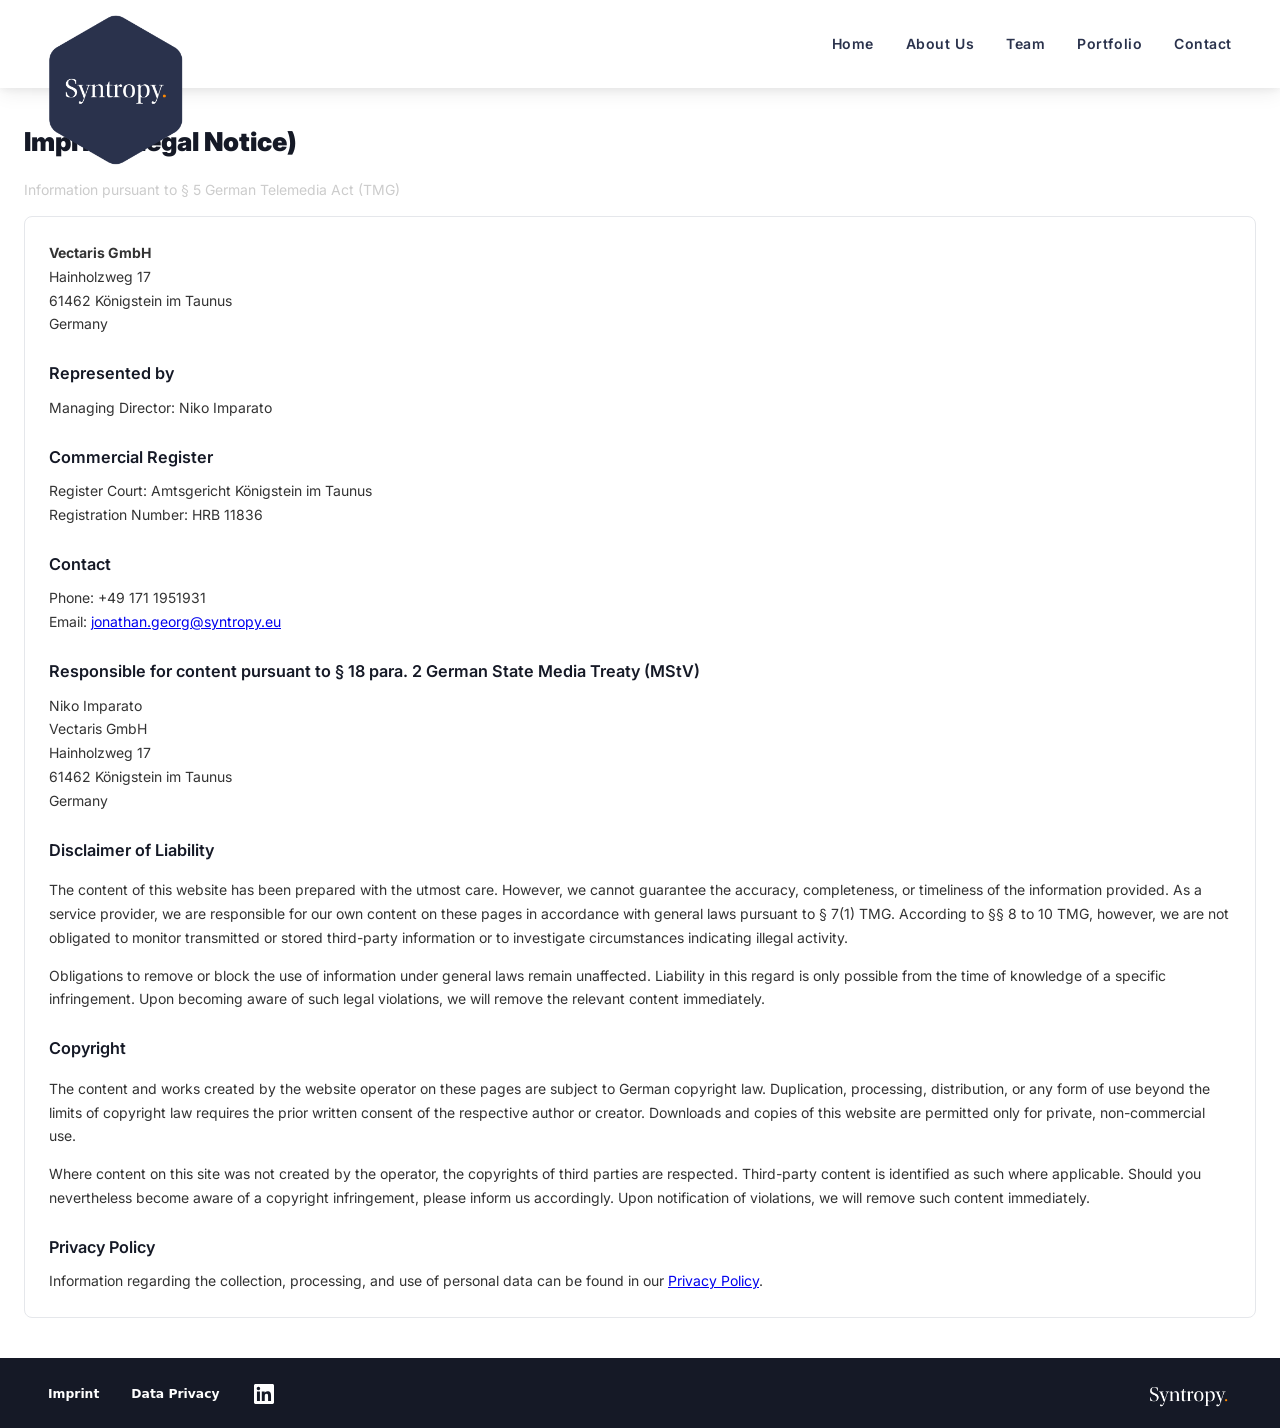
==== commit e64f3cef: "Website updates: header logo (Logo_Hexagon), colors (#FF8900, #151926, #2a324c), footer logo, favico" ====
--- a/imprint.html
+++ b/imprint.html
@@ -4,17 +4,14 @@
     <meta charset="utf-8" />
     <meta name="viewport" content="width=device-width, initial-scale=1" />
     <title>Imprint (Legal Notice) — Syntropy</title>
-    <link rel="icon" href="assets/Logo_Circle.png" type="image/png" />
+    <link rel="icon" href="assets/Favicon.png" type="image/png" />
     <link href="https://fonts.googleapis.com/css2?family=Inter:wght@400;600;700;900&display=swap" rel="stylesheet">
     <link rel="stylesheet" href="styles.css" />
   </head>
   <body class="legal-page">
-    <div class="cursor-circle" id="cursorCircle" aria-hidden="true">
-      <img src="assets/Logo_Circle.png" alt="" class="cursor-circle-img" />
-    </div>
     <div class="status-bar">
       <a href="index.html#top" class="status-brand" aria-label="Back to home">
-        <img src="assets/Logo_PNG_v3.png" alt="Syntropy" class="logo-image" />
+        <img src="assets/Logo_Hexagon.png" alt="Syntropy" class="logo-image" />
       </a>
       <nav class="status-nav">
         <a href="index.html#top">Home</a>
@@ -59,7 +56,7 @@
           <h2>Contact</h2>
           <p style="margin: 0">
             Phone: +49 171 1951931<br />
-            Email: <a href="mailto:info@syntropy.eu">info@syntropy.eu</a>
+            Email: <a href="mailto:jonathan.georg@syntropy.eu">jonathan.georg@syntropy.eu</a>
           </p>
 
           <h2>Responsible for content pursuant to § 18 para. 2 German State Media Treaty (MStV)</h2>
@@ -111,7 +108,7 @@
       </main>
 
       <footer class="footer-section">
-        <div class="site-container">
+        <div class="site-container footer-inner">
           <nav class="footer-nav" aria-label="Legal">
             <a href="imprint.html" class="footer-link" aria-current="page">Imprint</a>
             <a href="privacy.html" class="footer-link">Data Privacy</a>
@@ -119,6 +116,9 @@
               <svg class="linkedin-icon" width="20" height="20" viewBox="0 0 24 24" fill="currentColor" xmlns="http://www.w3.org/2000/svg" aria-hidden="true"><path d="M20.447 20.452h-3.554v-5.569c0-1.328-.027-3.037-1.852-3.037-1.853 0-2.136 1.445-2.136 2.939v5.667H9.351V9h3.414v1.561h.046c.477-.9 1.637-1.85 3.37-1.85 3.601 0 4.267 2.37 4.267 5.455v6.286zM5.337 7.433c-1.144 0-2.063-.926-2.063-2.065 0-1.138.92-2.063 2.063-2.063 1.14 0 2.064.925 2.064 2.063 0 1.139-.925 2.065-2.064 2.065zm1.782 13.019H3.555V9h3.564v11.452zM22.225 0H1.771C.792 0 0 .774 0 1.729v20.542C0 23.227.792 24 1.771 24h20.451C23.2 24 24 23.227 24 22.271V1.729C24 .774 23.2 0 22.222 0h.003z"/></svg>
             </a>
           </nav>
+          <a href="index.html" class="footer-logo" aria-label="Syntropy">
+            <img src="assets/Logo_Text_White.png" alt="" class="footer-logo-img" />
+          </a>
         </div>
       </footer>
     </div>
--- a/styles.css
+++ b/styles.css
@@ -5,12 +5,12 @@
  --black: #000;
  --white: #fff;
  --grey: #ccc;
- --accent: #FF8901;
- --accent-hover: #e67b01;
- --accent-light: #ff9a33;
- --accent-dark: #cc6e01;
- --blue: #011027;
- --header-bg: #011027;
+ --accent: #FF8900;
+ --accent-hover: #e67b00;
+ --accent-light: #ff9a32;
+ --accent-dark: #cc6e00;
+ --blue: #151926;
+ --header-bg: #151926;
  --container-max: 1320px;
  --radius: 16px;
  --transition: 0.25s cubic-bezier(.4,0,.2,1);
@@ -46,6 +46,7 @@
  padding-right: 48px;
  padding-top: 14px;
  padding-bottom: 10px;
+ overflow: visible;
 }
 @media (max-width: 900px) {
  .status-bar {
@@ -72,7 +73,9 @@
  letter-spacing: 0.04em;
  min-width: 0;
  display: flex;
- align-items: center;
+ align-items: flex-end;
+ align-self: flex-end;
+ overflow: visible;
 }
 .status-brand:visited {
  color: var(--white);
@@ -82,9 +85,23 @@
 }
 
 .logo-image {
- height: 52px;
+ height: 152px;
  width: auto;
  display: block;
+ margin-bottom: -88px;
+ vertical-align: bottom;
+}
+@media (max-width: 900px) {
+ .logo-image {
+ height: 120px;
+ margin-bottom: -64px;
+ }
+}
+@media (max-width: 600px) {
+ .logo-image {
+ height: 100px;
+ margin-bottom: -52px;
+ }
 }
 
 .status-nav {
@@ -142,7 +159,7 @@
  display: flex;
 }
 .mobile-menu a {
- color: var(--accent);
+ color: #2a324c;
  text-decoration: none;
  font-weight: 700;
  font-size: 2rem;
@@ -153,7 +170,7 @@
  transition: background 0.2s;
 }
 .mobile-menu a:hover {
- background: rgba(255,137,1,0.1);
+ background: rgba(42,50,76,0.1);
 }
 .mobile-menu-btn {
  z-index: 2100;
@@ -166,13 +183,18 @@
  .mobile-menu-btn {
  display: block;
  }
+ .menu-icon,
+ .menu-icon::before,
+ .menu-icon::after {
+ background: #2a324c;
+ }
 }
 
 .status-nav a {
- color: var(--accent);
+ color: #2A324C;
  text-decoration: none;
  font-weight: 600;
- font-size: 0.95rem;
+ font-size: 1.08rem;
  transition: opacity var(--transition), border-bottom 0.2s;
  border-bottom: 2.5px solid transparent;
  padding-bottom: 2px;
@@ -195,28 +217,6 @@
  padding-top: 0;
 }
 
-.cursor-circle {
- position: fixed;
- width: 56px;
- height: 56px;
- pointer-events: none;
- z-index: 9999;
- transform: translate(-50%, -50%);
- transition: transform 0.1s ease-out;
- display: none;
-}
-
-.cursor-circle-img {
- width: 100%;
- height: 100%;
- object-fit: contain;
- display: block;
-}
-
-body:hover .cursor-circle {
- display: block;
-}
-
 .container {
  max-width: var(--container-max);
  margin: 0 auto;
@@ -376,7 +376,7 @@
  position: absolute;
  width: 100%;
  height: 100%;
- background: radial-gradient(ellipse at center, transparent 0%, rgba(255,137,1,0.1) 40%, rgba(255,137,1,0.2) 60%, transparent 100%);
+ background: radial-gradient(ellipse at center, transparent 0%, rgba(255,137,0,0.1) 40%, rgba(255,137,0,0.2) 60%, transparent 100%);
  pointer-events: none;
 }
 
@@ -525,7 +525,7 @@
  background: var(--accent);
  color: var(--white);
  transition: background var(--transition), color var(--transition), box-shadow var(--transition), transform var(--transition);
- box-shadow: 0 2px 12px 0 rgba(255,137,1,0.15);
+ box-shadow: 0 2px 12px 0 rgba(255,137,0,0.15);
  line-height: 1;
  vertical-align: middle;
 }
@@ -533,7 +533,7 @@
 .btn-primary:hover { 
  background: var(--accent);
  transform: none;
- box-shadow: 0 2px 12px 0 rgba(255,137,1,0.15);
+ box-shadow: 0 2px 12px 0 rgba(255,137,0,0.15);
 }
 .btn-secondary {
  background: transparent;
@@ -544,7 +544,7 @@
  background: transparent;
  color: var(--accent);
  transform: none;
- box-shadow: 0 2px 12px 0 rgba(255,137,1,0.15);
+ box-shadow: 0 2px 12px 0 rgba(255,137,0,0.15);
 }
 
 /***** ABOUT US SECTION *****/
@@ -583,7 +583,7 @@
 }
 
 .about-us-box {
- background: linear-gradient(135deg, rgba(255,137,1,0.08) 0%, rgba(255,137,1,0.03) 100%);
+ background: linear-gradient(135deg, rgba(255,137,0,0.08) 0%, rgba(255,137,0,0.03) 100%);
  border-left: 4px solid var(--accent);
  padding: 40px 48px;
  border-radius: 8px;
@@ -782,16 +782,53 @@
  height: 4px;
  background: var(--accent);
  margin-top: 8px;
- margin-bottom: 40px;
+ margin-bottom: 32px;
  border-radius: 2px;
 }
 
-.about-content p {
+.about-intro {
  color: var(--blue);
  font-size: 1.2rem;
  line-height: 1.7;
- margin: 0;
+ margin: 0 0 48px 0;
  max-width: 65ch;
+}
+
+.about-mission-vision {
+ padding: 36px 40px 40px;
+ background: linear-gradient(135deg, rgba(255,137,0,0.06) 0%, rgba(1,16,39,0.02) 100%);
+ border-left: 4px solid var(--accent);
+ border-radius: 0 10px 10px 0;
+ margin-bottom: 0;
+}
+
+.about-mission-vision .about-block-title:not(:first-child) {
+ margin-top: 32px;
+}
+
+.about-block-title {
+ color: var(--accent);
+ font-size: 1.5rem;
+ font-weight: 800;
+ letter-spacing: -0.02em;
+ margin: 0 0 16px 0;
+}
+
+.about-block-text {
+ color: var(--blue);
+ font-size: 1.12rem;
+ line-height: 1.7;
+ margin: 0 0 16px 0;
+}
+
+.about-block-text:last-child {
+ margin-bottom: 0;
+}
+
+.about-mission-lead {
+ font-size: 1.12rem;
+ font-weight: 400;
+ margin-bottom: 16px;
 }
 
 /***** TEAM SECTION *****/
@@ -942,8 +979,22 @@
  width: 100px;
  margin-bottom: 32px;
  }
- .about-content p {
+ .about-intro {
  font-size: 1.15rem;
+ margin-bottom: 40px;
+ }
+ .about-mission,
+ .about-vision {
+ padding: 28px 24px 32px;
+ }
+ .about-block-title {
+ font-size: 1.35rem;
+ }
+ .about-mission-vision {
+ padding: 28px 24px 32px;
+ }
+ .about-mission-vision .about-block-title:not(:first-child) {
+ margin-top: 28px;
  }
 
  .portfolio {
@@ -961,8 +1012,11 @@
  width: 160px;
  height: 88px;
  }
- .portfolio-ticker-track {
+ .portfolio-ticker-set {
  gap: 40px;
+ }
+ .portfolio-ticker-gap {
+ width: 40px;
  }
 
  .team {
@@ -1005,8 +1059,25 @@
  height: 3px;
  margin-bottom: 28px;
  }
- .about-content p {
+ .about-intro {
  font-size: 1.05rem;
+ margin-bottom: 36px;
+ }
+ .about-mission-vision {
+ padding: 24px 20px 28px;
+ border-radius: 0 8px 8px 0;
+ }
+ .about-mission-vision .about-block-title:not(:first-child) {
+ margin-top: 24px;
+ }
+ .about-block-title {
+ font-size: 1.25rem;
+ }
+ .about-mission-lead {
+ margin-bottom: 14px;
+ }
+ .about-block-text {
+ font-size: 1rem;
  }
 
  .portfolio {
@@ -1034,9 +1105,14 @@
  .portfolio-logo span {
  font-size: 0.8rem;
  }
+ .portfolio-ticker-set {
+ gap: 28px;
+ }
+ .portfolio-ticker-gap {
+ width: 28px;
+ }
  .portfolio-ticker-track {
- gap: 28px;
- animation-duration: 35s;
+ animation-duration: 24s;
  }
 
  .team {
@@ -1100,7 +1176,7 @@
  color: #333;
  font-weight: 600;
  font-size: 1.08rem;
- box-shadow: 0 2px 16px 0 rgba(255,137,1,0.1);
+ box-shadow: 0 2px 16px 0 rgba(255,137,0,0.1);
  display: flex;
  flex-direction: column;
  align-items: center;
@@ -1122,7 +1198,7 @@
 .differentiator-card:hover {
  background: var(--accent);
  color: var(--black);
- box-shadow: 0 4px 32px 0 rgba(255,137,1,0.25);
+ box-shadow: 0 4px 32px 0 rgba(255,137,0,0.25);
  transform: translateY(-8px) scale(1.05);
 }
 .differentiator-card:hover h3,
@@ -1218,11 +1294,21 @@
 .portfolio-ticker-track {
  display: flex;
  align-items: center;
- gap: 56px;
  width: max-content;
  animation: portfolioTicker 40s linear infinite;
 }
 
+.portfolio-ticker-set {
+ display: flex;
+ align-items: center;
+ gap: 56px;
+ flex-shrink: 0;
+}
+
+.portfolio-ticker-gap {
+ flex-shrink: 0;
+ width: 56px;
+}
 
 .portfolio-logo {
  flex-shrink: 0;
@@ -1231,17 +1317,16 @@
  display: flex;
  align-items: center;
  justify-content: center;
- background: #e8e8e8;
- border-radius: 8px;
  padding: 16px;
  box-sizing: border-box;
 }
 
-.portfolio-logo span {
- color: var(--blue);
- font-size: 0.9rem;
- font-weight: 600;
- opacity: 0.6;
+.portfolio-logo img {
+ max-width: 100%;
+ max-height: 100%;
+ width: auto;
+ height: auto;
+ object-fit: contain;
 }
 
 @keyframes portfolioTicker {
@@ -1249,7 +1334,13 @@
   transform: translateX(0);
  }
  100% {
-  transform: translateX(-50%);
+  transform: translateX(-33.333%);
+ }
+}
+
+@media (max-width: 600px) {
+ .portfolio-ticker-track {
+  animation-duration: 24s;
  }
 }
 
@@ -1473,7 +1564,7 @@
 }
 .about-img-wrap:hover {
  transform: scale(1.05) rotate(2deg);
- box-shadow: 0 8px 32px 0 rgba(255,137,1,0.3);
+ box-shadow: 0 8px 32px 0 rgba(255,137,0,0.3);
 }
 
 /* Text underline animation */
@@ -1500,7 +1591,7 @@
 .form-row select:focus,
 .form-row textarea:focus {
  transform: translateY(-2px);
- box-shadow: 0 4px 20px 0 rgba(255,137,1,0.2);
+ box-shadow: 0 4px 20px 0 rgba(255,137,0,0.2);
 }
 
 /* Parallax effect for hero background */
@@ -1534,7 +1625,7 @@
 /* Glow effect for blue accents */
 .hero-underline::after,
 .about-underline::after {
- box-shadow: 0 0 10px rgba(255,137,1,0.3);
+ box-shadow: 0 0 10px rgba(255,137,0,0.3);
 }
 
 /* Smooth transitions for all interactive elements */
@@ -1605,8 +1696,12 @@
  .about-logo { padding: 6px 10px; font-size: 0.93rem; }
  .contact-form { max-width: 100%; }
  .hero-content {
- padding-left: 0;
+ padding-left: 20px;
+ padding-right: 20px;
  text-align: left;
+ }
+ .hero-body {
+ margin-right: 0;
  }
  .site-container {
  padding-left: 20px;
@@ -1616,7 +1711,7 @@
 
 .footer-section {
  width: 100%;
- background-color: #000000 !important;
+ background-color: #151926 !important;
  color: var(--white);
  font-family: 'Segoe UI', system-ui, -apple-system, sans-serif;
  font-size: 1.05rem;
@@ -1630,10 +1725,28 @@
  position: relative;
  z-index: 0;
 }
+.footer-section .footer-inner {
+ display: flex;
+ justify-content: space-between;
+ align-items: center;
+ width: 100%;
+}
 .footer-nav {
  display: flex;
  gap: 32px;
  align-items: center;
+}
+.footer-logo {
+ display: flex;
+ align-items: center;
+ flex-shrink: 0;
+}
+.footer-logo-img {
+ height: 28px;
+ width: auto;
+ max-height: 28px;
+ display: block;
+ object-fit: contain;
 }
 .footer-link {
  color: #ffffff;
@@ -1850,7 +1963,7 @@
  right: 0;
  bottom: -0.1em;
  height: 0.25em;
- background: #FF8901;
+ background: var(--accent);
  z-index: -1;
  border-radius: 2px;
 } 
@@ -1930,7 +2043,7 @@
  padding-top: 80px;
 }
 body.legal-page .footer-section {
- background-color: #000000 !important;
+ background-color: #151926 !important;
  border-top: none;
 }
 body.legal-page .footer-link {
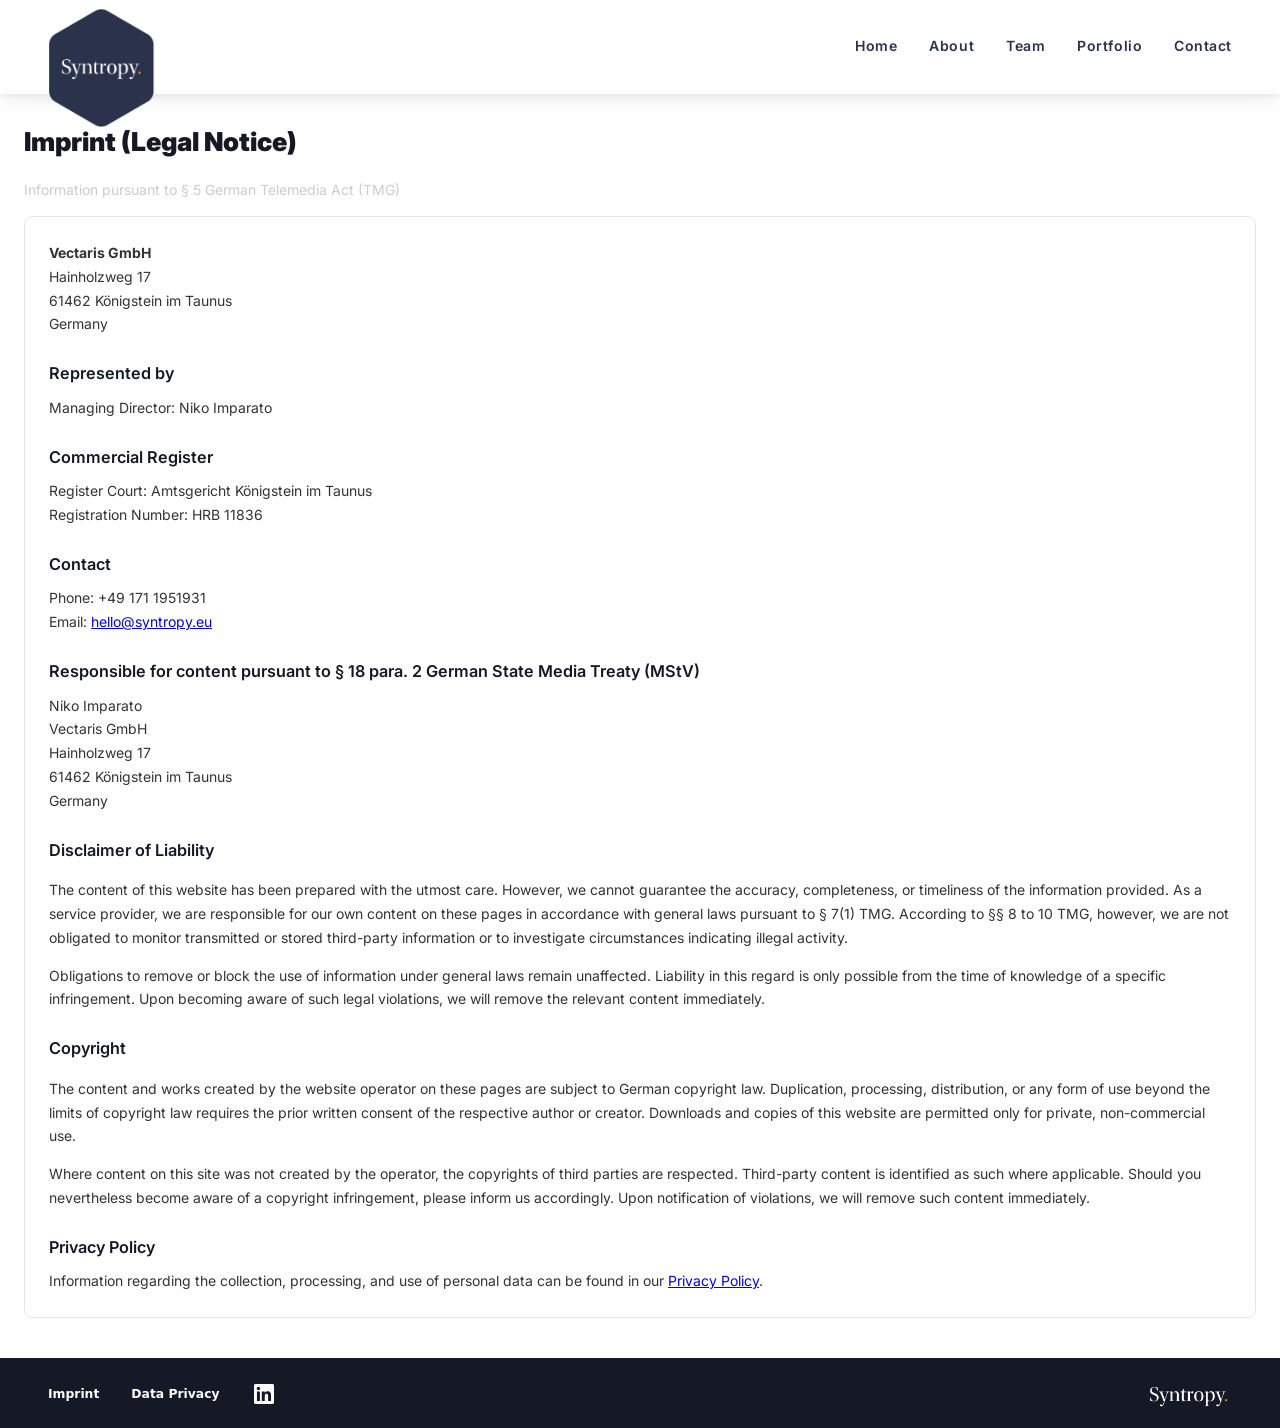
==== commit 0fc65b58: "Revamp about, portfolio, team and contact sections; add rotating hexagon and modal team bios Made-wi" ====
--- a/imprint.html
+++ b/imprint.html
@@ -15,7 +15,7 @@
       </a>
       <nav class="status-nav">
         <a href="index.html#top">Home</a>
-        <a href="index.html#about">About Us</a>
+        <a href="index.html#about">About</a>
         <a href="index.html#team">Team</a>
         <a href="index.html#portfolio">Portfolio</a>
         <a href="index.html#contact">Contact</a>
@@ -25,7 +25,7 @@
       </button>
       <div class="mobile-menu">
         <a href="index.html#top">Home</a>
-        <a href="index.html#about">About Us</a>
+        <a href="index.html#about">About</a>
         <a href="index.html#team">Team</a>
         <a href="index.html#portfolio">Portfolio</a>
         <a href="index.html#contact">Contact</a>
@@ -56,7 +56,7 @@
           <h2>Contact</h2>
           <p style="margin: 0">
             Phone: +49 171 1951931<br />
-            Email: <a href="mailto:jonathan.georg@syntropy.eu">jonathan.georg@syntropy.eu</a>
+            Email: <a href="mailto:hello@syntropy.eu">hello@syntropy.eu</a>
           </p>
 
           <h2>Responsible for content pursuant to § 18 para. 2 German State Media Treaty (MStV)</h2>
--- a/styles.css
+++ b/styles.css
@@ -44,24 +44,33 @@
  align-items: center;
  padding-left: 48px;
  padding-right: 48px;
- padding-top: 14px;
- padding-bottom: 10px;
+ padding-top: 8px;
+ padding-bottom: 6px;
  overflow: visible;
+ transform: translateY(0);
+ opacity: 1;
+ transition: transform 0.28s cubic-bezier(.4,0,.2,1), opacity 0.18s cubic-bezier(.4,0,.2,1);
+ will-change: transform;
+}
+.status-bar.is-hidden {
+ transform: translateY(calc(-100% - 16px));
+ opacity: 0;
+ pointer-events: none;
 }
 @media (max-width: 900px) {
  .status-bar {
  padding-left: 20px;
  padding-right: 20px;
- padding-top: 10px;
- padding-bottom: 8px;
+  padding-top: 7px;
+  padding-bottom: 5px;
  }
 }
 @media (max-width: 600px) {
  .status-bar {
  padding-left: 20px;
  padding-right: 20px;
- padding-top: 8px;
- padding-bottom: 6px;
+  padding-top: 5px;
+  padding-bottom: 4px;
  }
 }
 
@@ -85,22 +94,22 @@
 }
 
 .logo-image {
- height: 152px;
+ height: 120px;
  width: auto;
  display: block;
- margin-bottom: -88px;
+ margin-bottom: -40px;
  vertical-align: bottom;
 }
 @media (max-width: 900px) {
  .logo-image {
- height: 120px;
- margin-bottom: -64px;
+ height: 98px;
+ margin-bottom: -30px;
  }
 }
 @media (max-width: 600px) {
  .logo-image {
- height: 100px;
- margin-bottom: -52px;
+ height: 86px;
+ margin-bottom: -25px;
  }
 }
 
@@ -468,10 +477,6 @@
  margin-top: 0;
  margin-bottom: 4px;
  line-height: 1.08;
-}
-.hero .hero-headline,
-.hero-content .hero-headline {
- color: var(--accent);
 }
 .hero-tagline {
  color: var(--blue);
@@ -763,7 +768,7 @@
 }
 
 .about-header {
- margin-bottom: 40px;
+ margin-bottom: 24px;
  position: relative;
 }
 
@@ -771,7 +776,7 @@
  color: var(--blue);
  font-size: 3rem;
  font-weight: 900;
- margin-bottom: 16px;
+ margin-bottom: 0;
  text-align: left;
  letter-spacing: -0.03em;
  position: relative;
@@ -794,6 +799,10 @@
  max-width: 65ch;
 }
 
+.about-content {
+ padding-top: 8px;
+}
+
 .about-mission-vision {
  padding: 36px 40px 40px;
  background: linear-gradient(135deg, rgba(255,137,0,0.06) 0%, rgba(1,16,39,0.02) 100%);
@@ -829,6 +838,211 @@
  font-size: 1.12rem;
  font-weight: 400;
  margin-bottom: 16px;
+}
+
+.about-block {
+ padding: 28px 0 32px;
+}
+
+.about-block:last-child {
+ padding-bottom: 0;
+}
+
+.about-label {
+ font-size: 0.8rem;
+ letter-spacing: 0.18em;
+ text-transform: uppercase;
+ color: var(--accent);
+ margin-bottom: 18px;
+}
+
+.about-main {
+ font-family: var(--font-heading);
+ font-size: 1.6rem;
+ line-height: 1.7;
+ color: var(--blue);
+ margin: 0 0 10px 0;
+}
+
+.about-sub {
+ font-size: 1rem;
+ font-style: italic;
+ color: rgba(21,25,38,0.8);
+ margin: 0;
+}
+
+.about-main-formula {
+ font-size: 1.5rem;
+ font-weight: 600;
+}
+
+.about-sub-formula {
+ color: rgba(21,25,38,0.85);
+}
+
+.about-body {
+ margin: 18px 0 0;
+ max-width: 66ch;
+ font-size: 1.03rem;
+ line-height: 1.7;
+ color: var(--blue);
+}
+
+.about-formula-multiply {
+ color: var(--accent);
+ font-weight: 600;
+}
+
+/***** ABOUT HEXAGON ROTATOR *****/
+.about-hex-section {
+ background: #ffffff;
+ padding: 40px 0 80px;
+}
+
+.about-hex-inner {
+ max-width: var(--container-max);
+ margin: 0 auto;
+ padding: 0 32px;
+ display: grid;
+ grid-template-columns: minmax(0, 1.1fr) minmax(0, 1.2fr);
+ gap: 56px;
+ align-items: flex-start;
+}
+
+.about-hex-visual {
+ display: flex;
+ justify-content: center;
+ align-items: center;
+}
+
+.about-hex-svg {
+ width: 260px;
+ height: 260px;
+ overflow: visible;
+}
+
+.about-hex-ring polygon {
+ fill: none;
+ stroke: rgba(255,137,0,0.22);
+ stroke-width: 1.8;
+}
+
+.about-hex-ring-outer {
+ transform-origin: 140px 140px;
+ animation: aboutHexRotate 60s linear infinite;
+}
+
+.about-hex-ring-middle {
+ transform-origin: 140px 140px;
+ animation: aboutHexRotate 45s linear infinite reverse;
+}
+
+.about-hex-ring-inner {
+ transform-origin: 140px 140px;
+ animation: aboutHexRotate 30s linear infinite;
+}
+
+.about-hex-center {
+ fill: var(--accent);
+ opacity: 0.9;
+}
+
+.about-hex-dot {
+ fill: #ffffff;
+ stroke: var(--accent);
+ stroke-width: 1.6;
+}
+
+.about-hex-label-group text {
+ font-family: inherit;
+ font-size: 10px;
+ letter-spacing: 0.16em;
+ text-transform: uppercase;
+ fill: var(--blue);
+}
+
+.about-hex-label-group {
+ cursor: pointer;
+ opacity: 0.55;
+ transition: opacity var(--transition);
+}
+
+.about-hex-label-group.is-active {
+ opacity: 1;
+}
+
+.about-hex-label-group.is-active text {
+ fill: var(--accent);
+ font-weight: 700;
+}
+
+.about-hex-label-group.is-active .about-hex-dot {
+ fill: var(--accent);
+ stroke: var(--accent-dark);
+}
+
+.about-hex-content {
+ position: relative;
+ padding-left: 8px;
+ display: flex;
+ flex-direction: column;
+ align-items: flex-start;
+}
+
+.about-hex-label {
+ font-size: 0.8rem;
+ letter-spacing: 0.18em;
+ text-transform: uppercase;
+ color: var(--accent);
+ margin-bottom: 14px;
+}
+
+.about-hex-title {
+ font-family: var(--font-heading);
+ font-size: 1.8rem;
+ letter-spacing: -0.02em;
+ margin: 0 0 12px 0;
+ color: var(--blue);
+}
+
+.about-hex-text {
+ font-size: 1.02rem;
+ line-height: 1.7;
+ color: #333;
+ max-width: 60ch;
+ min-height: 18em;
+}
+
+@keyframes aboutHexRotate {
+ from { transform: rotate(0deg); }
+ to { transform: rotate(360deg); }
+}
+
+@media (max-width: 900px) {
+ .about-hex-inner {
+  grid-template-columns: minmax(0, 1fr);
+  gap: 32px;
+  padding: 0 20px;
+ }
+ .about-hex-section {
+  padding: 32px 0 60px;
+ }
+ .about-hex-content {
+  text-align: left;
+ }
+ .about-hex-svg {
+  width: 220px;
+  height: 220px;
+ }
+}
+
+@media (max-width: 900px) {
+ .about-block {
+  padding: 24px 0 28px;
+ }
+ .about-main {
+  font-size: 1.4rem;
+ }
 }
 
 /***** TEAM SECTION *****/
@@ -887,6 +1101,7 @@
  transition: all 0.3s ease;
  display: flex;
  flex-direction: column;
+ cursor: pointer;
 }
 
 .team-card:hover {
@@ -1387,34 +1602,117 @@
  justify-content: center;
  width: 100%;
 }
-.contact h2 {
+
+.contact-heading-main {
  color: var(--accent);
- font-size: 1.4rem;
+ font-family: var(--font-heading);
+ font-size: 2.4rem;
  font-weight: 700;
- margin-bottom: 10px;
+ margin-bottom: 14px;
  text-align: left;
+ letter-spacing: -0.02em;
 }
 .contact-sub {
  color: var(--white);
  font-size: 1.08rem;
  font-weight: 400;
  margin-bottom: 18px;
+ max-width: 42rem;
  text-align: left;
 }
-.contact-form {
- width: 100%;
- max-width: none;
- display: flex;
- flex-direction: column;
- gap: 18px;
- align-items: flex-start;
-}
-@media (max-width: 600px) {
- .contact-form {
- max-width: none;
- width: 100%;
- }
-}
+.contact-email {
+ color: var(--white);
+ font-family: var(--font-heading);
+ font-size: 2rem;
+ font-weight: 700;
+ letter-spacing: 0.02em;
+ margin-top: 8px;
+}
+
+.contact-email-link {
+ color: inherit;
+ text-decoration: none;
+ border-bottom: 1px solid transparent;
+}
+
+.contact-email-link:hover {
+ color: var(--accent);
+ border-bottom-color: var(--accent);
+}
+
+/***** TEAM MODAL *****/
+.team-modal {
+ position: fixed;
+ inset: 0;
+ z-index: 2000;
+ display: none;
+}
+.team-modal.active {
+ display: block;
+}
+.team-modal-backdrop {
+ position: absolute;
+ inset: 0;
+ background: rgba(0,0,0,0.6);
+}
+.team-modal-dialog {
+ position: absolute;
+ top: 50%;
+ left: 50%;
+ transform: translate(-50%, -50%);
+ max-width: 520px;
+ width: 90%;
+ background: #ffffff;
+ border-radius: 16px;
+ box-shadow: 0 20px 60px rgba(0,0,0,0.4);
+ padding: 28px 28px 24px;
+ font-family: var(--font-body);
+}
+.team-modal-close {
+ position: absolute;
+ top: 12px;
+ right: 14px;
+ border: none;
+ background: transparent;
+ color: #666;
+ font-size: 1.5rem;
+ cursor: pointer;
+}
+.team-modal-name {
+ margin: 4px 0 4px;
+ font-family: var(--font-heading);
+ font-size: 1.6rem;
+ color: var(--blue);
+}
+.team-modal-role {
+ margin: 0 0 14px;
+ font-size: 0.98rem;
+ font-weight: 600;
+ text-transform: uppercase;
+ letter-spacing: 0.08em;
+ color: var(--accent);
+}
+.team-modal-bio {
+ margin: 0 0 18px;
+ font-size: 0.98rem;
+ line-height: 1.7;
+ color: #333;
+}
+.team-modal-linkedin {
+ display: inline-flex;
+ align-items: center;
+ gap: 6px;
+ font-size: 0.94rem;
+ font-weight: 600;
+ letter-spacing: 0.06em;
+ text-transform: uppercase;
+ color: var(--accent);
+ text-decoration: none;
+}
+.team-modal-linkedin:hover {
+ color: var(--accent-dark);
+}
+
 .form-row {
  display: flex;
  flex-direction: column;
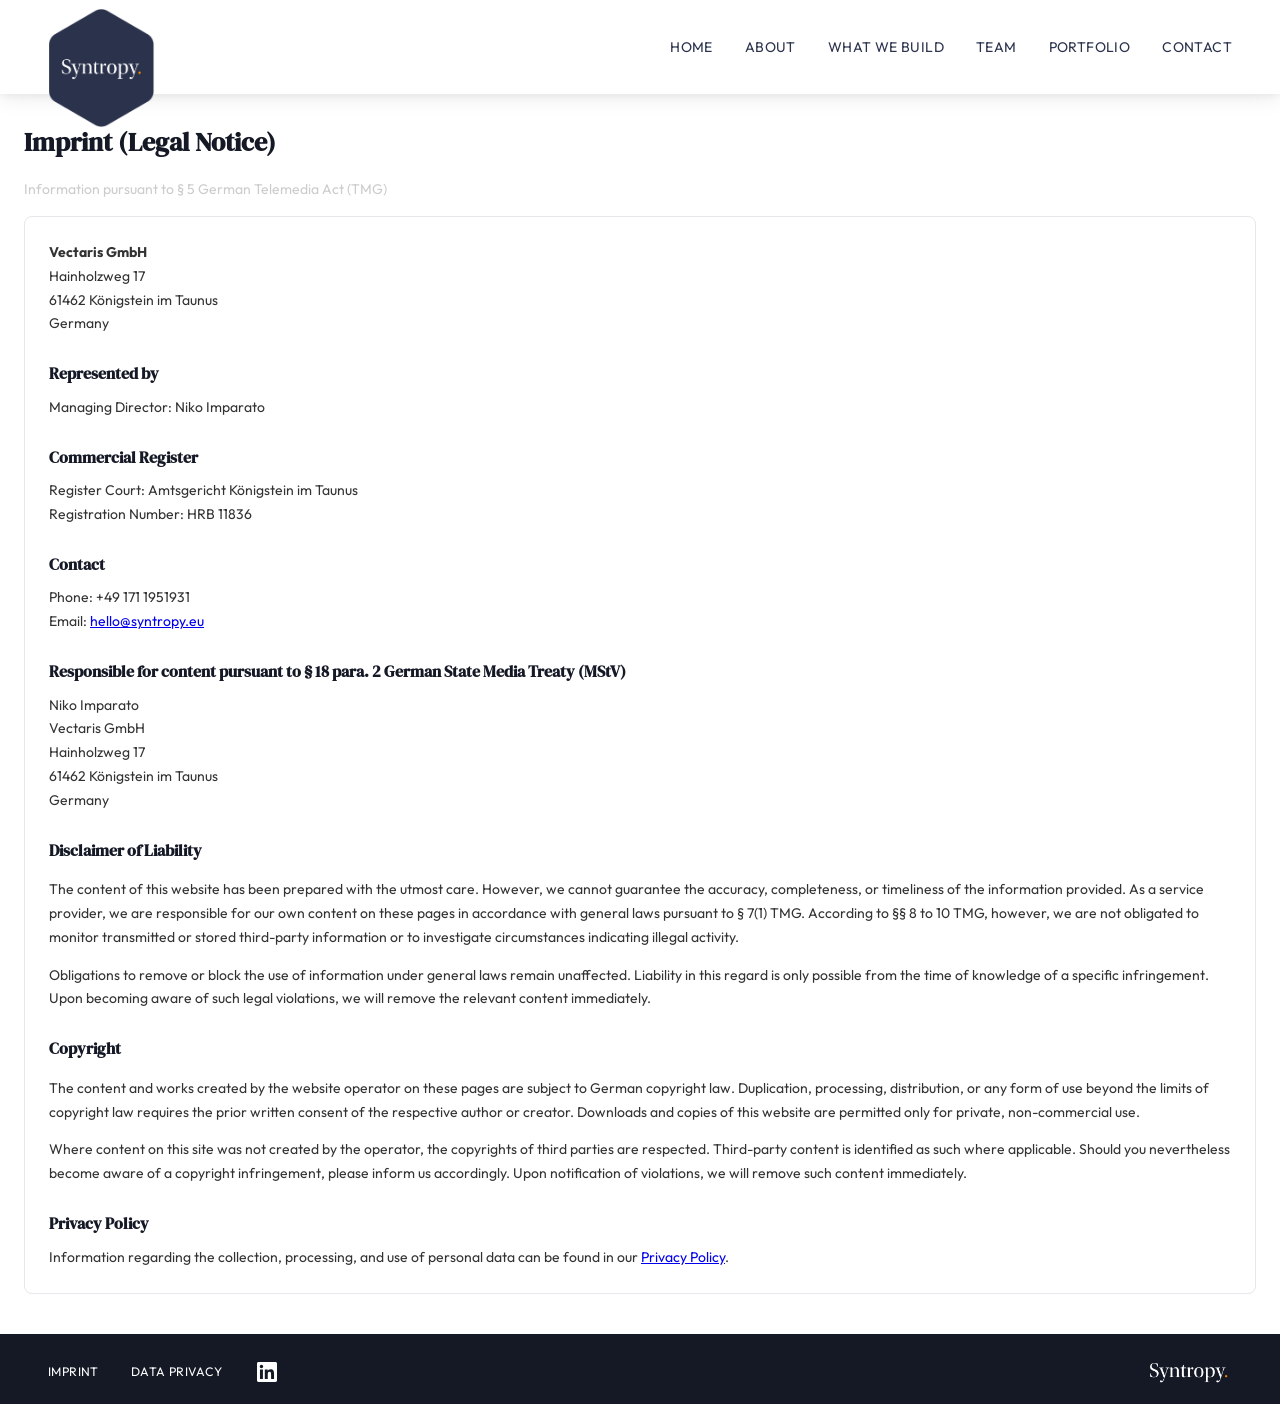
==== commit 25f59b56: "Redesign polish: hero/background, section styling, nav updates, mobile/team/contact refinements" ====
--- a/imprint.html
+++ b/imprint.html
@@ -5,7 +5,9 @@
     <meta name="viewport" content="width=device-width, initial-scale=1" />
     <title>Imprint (Legal Notice) — Syntropy</title>
     <link rel="icon" href="assets/Favicon.png" type="image/png" />
-    <link href="https://fonts.googleapis.com/css2?family=Inter:wght@400;600;700;900&display=swap" rel="stylesheet">
+    <link rel="preconnect" href="https://fonts.googleapis.com">
+    <link rel="preconnect" href="https://fonts.gstatic.com" crossorigin>
+    <link href="https://fonts.googleapis.com/css2?family=DM+Serif+Display:ital@0;1&family=Outfit:wght@300;400;500;600;700;900&display=swap" rel="stylesheet">
     <link rel="stylesheet" href="styles.css" />
   </head>
   <body class="legal-page">
@@ -16,6 +18,7 @@
       <nav class="status-nav">
         <a href="index.html#top">Home</a>
         <a href="index.html#about">About</a>
+        <a href="index.html#what-we-build">What We Build</a>
         <a href="index.html#team">Team</a>
         <a href="index.html#portfolio">Portfolio</a>
         <a href="index.html#contact">Contact</a>
@@ -26,6 +29,7 @@
       <div class="mobile-menu">
         <a href="index.html#top">Home</a>
         <a href="index.html#about">About</a>
+        <a href="index.html#what-we-build">What We Build</a>
         <a href="index.html#team">Team</a>
         <a href="index.html#portfolio">Portfolio</a>
         <a href="index.html#contact">Contact</a>
--- a/styles.css
+++ b/styles.css
@@ -14,6 +14,8 @@
  --container-max: 1320px;
  --radius: 16px;
  --transition: 0.25s cubic-bezier(.4,0,.2,1);
+ --font-body: 'Outfit', 'Inter', system-ui, -apple-system, sans-serif;
+ --font-heading: 'DM Serif Display', Georgia, serif;
 }
 
 html {
@@ -32,7 +34,7 @@
  width: 100%;
  background: #ffffff;
  color: var(--white);
- font-family: 'Inter', system-ui, sans-serif;
+ font-family: var(--font-body);
  font-weight: 900;
  font-size: 1.05rem;
  letter-spacing: 0.04em;
@@ -170,8 +172,11 @@
 .mobile-menu a {
  color: #2a324c;
  text-decoration: none;
- font-weight: 700;
+ font-family: var(--font-body);
+ font-weight: 400;
  font-size: 2rem;
+ letter-spacing: 0.4px;
+ text-transform: uppercase;
  padding: 24px 0;
  display: block;
  width: 100%;
@@ -202,21 +207,21 @@
 .status-nav a {
  color: #2A324C;
  text-decoration: none;
- font-weight: 600;
- font-size: 1.08rem;
- transition: opacity var(--transition), border-bottom 0.2s;
- border-bottom: 2.5px solid transparent;
- padding-bottom: 2px;
+ font-family: var(--font-body);
+ font-weight: 400;
+ font-size: 14px;
+ letter-spacing: 0.4px;
+ text-transform: uppercase;
+ transition: color var(--transition);
 }
 .status-nav a:hover {
- opacity: 0.8;
- border-bottom: 2.5px solid var(--accent);
+ color: var(--accent);
 }
 
 body {
  background: #ffffff;
  color: #333;
- font-family: 'Inter', system-ui, sans-serif;
+ font-family: var(--font-body);
  margin: 0;
  padding: 0;
  min-height: 100vh;
@@ -226,6 +231,11 @@
  padding-top: 0;
 }
 
+h1, h2, h3 {
+ font-family: var(--font-heading);
+ font-weight: 400;
+}
+
 .container {
  max-width: var(--container-max);
  margin: 0 auto;
@@ -245,8 +255,8 @@
 .hero {
  min-height: 100vh;
  display: flex;
- align-items: flex-start;
- justify-content: flex-start;
+ align-items: center;
+ justify-content: center;
  position: relative;
  text-align: center;
  overflow: hidden;
@@ -456,22 +466,20 @@
 .hero-content {
  position: relative;
  z-index: 2;
- max-width: 1100px;
- margin: 0;
- margin-top: 260px;
- margin-left: 0;
+ max-width: 900px;
+ margin: 0 auto;
  display: flex;
  flex-direction: column;
  align-items: flex-start;
  text-align: left;
  padding-left: 24px;
- padding-right: 80px;
- align-self: flex-start;
+ padding-right: 24px;
+ align-self: center;
 }
 .hero h1,
 .hero-headline {
  color: var(--blue);
- font-size: clamp(2.5rem, 6vw, 4rem);
+ font-size: clamp(2.8rem, 6.5vw, 4.5rem);
  font-weight: 900;
  letter-spacing: -0.02em;
  margin-top: 0;
@@ -489,7 +497,7 @@
 }
 .hero-body {
  color: var(--blue);
- font-size: clamp(1rem, 2vw, 1.2rem);
+ font-size: clamp(1.05rem, 2.2vw, 1.3rem);
  font-weight: 400;
  line-height: 1.6;
  margin-bottom: 48px;
@@ -756,7 +764,7 @@
 /***** ABOUT US SECTION *****/
 .about {
  background: #ffffff;
- padding: 100px 0;
+ padding: 100px 0 50px 0;
  position: relative;
 }
 
@@ -811,8 +819,36 @@
  margin-bottom: 0;
 }
 
+.about-mission-vision-inner {
+ display: flex;
+ flex-direction: row;
+ align-items: center;
+ gap: 48px;
+}
+
+.about-mission-vision-text {
+ flex: 1;
+ min-width: 0;
+}
+
+.about-hex-in-orange {
+ flex-shrink: 0;
+ display: flex;
+ justify-content: center;
+ align-items: center;
+}
+
+.about-hex-in-orange .about-hex-svg {
+ width: 340px;
+ height: 340px;
+}
+
 .about-mission-vision .about-block-title:not(:first-child) {
  margin-top: 32px;
+}
+
+.about-hex-inner-content-only {
+ grid-template-columns: 1fr;
 }
 
 .about-block-title {
@@ -896,7 +932,7 @@
 /***** ABOUT HEXAGON ROTATOR *****/
 .about-hex-section {
  background: #ffffff;
- padding: 40px 0 80px;
+ padding: 20px 0 80px;
 }
 
 .about-hex-inner {
@@ -904,9 +940,17 @@
  margin: 0 auto;
  padding: 0 32px;
  display: grid;
- grid-template-columns: minmax(0, 1.1fr) minmax(0, 1.2fr);
- gap: 56px;
- align-items: flex-start;
+ grid-template-columns: minmax(0, 1.3fr) minmax(0, 1.5fr);
+ gap: 64px;
+ align-items: center;
+}
+
+.about-hex-inner.about-hex-inner-content-only {
+ grid-template-columns: 1fr;
+}
+
+.about-hex-inner-content-only .about-hex-content {
+ padding-left: 0;
 }
 
 .about-hex-visual {
@@ -915,9 +959,16 @@
  align-items: center;
 }
 
+@media (min-width: 901px) {
+ .about-hex-visual {
+  /* Center hex against the two buckets (not the section heading). */
+  transform: translateY(24px);
+ }
+}
+
 .about-hex-svg {
- width: 260px;
- height: 260px;
+ width: 420px;
+ height: 420px;
  overflow: visible;
 }
 
@@ -948,9 +999,8 @@
 }
 
 .about-hex-dot {
- fill: #ffffff;
- stroke: var(--accent);
- stroke-width: 1.6;
+ fill: var(--accent);
+ stroke: none;
 }
 
 .about-hex-label-group text {
@@ -987,19 +1037,85 @@
  display: flex;
  flex-direction: column;
  align-items: flex-start;
+ width: 100%;
+ box-sizing: border-box;
+}
+
+.about-hex-content .about-mission-vision {
+ width: 100%;
+ box-sizing: border-box;
+}
+
+.about-what-we-build.about-mission-vision {
+ background: rgba(42,50,76,0.1);
+ border-left-color: #151926;
+}
+
+.about-what-we-build .about-block-title {
+ color: #151926;
+}
+
+.about-hex-buckets {
+ display: flex;
+ flex-direction: row;
+ gap: 24px;
+ margin-top: 8px;
+ align-items: stretch;
+}
+
+.about-hex-bucket {
+ flex: 1;
+ min-width: 0;
+ display: flex;
+ flex-direction: column;
+ padding: 28px 24px;
+ border: 1px solid rgba(0,0,0,0.08);
+ border-radius: 10px;
+ background: rgba(255,255,255,0.6);
+ transition: background 0.25s ease, border-color 0.25s ease;
+}
+
+.about-hex-bucket:hover {
+ background: #151926;
+ border-color: #151926;
+}
+
+.about-hex-bucket:hover .about-hex-title,
+.about-hex-bucket:hover .about-hex-text {
+ color: #ffffff;
+}
+
+.about-hex-title,
+.about-hex-text {
+ transition: color 0.25s ease;
+}
+
+.about-hex-header-row {
+ display: grid;
+ grid-template-columns: auto minmax(0, 1fr) auto;
+ gap: 16px;
+ align-items: center;
+}
+
+.about-hex-copy {
+ display: flex;
+ flex-direction: column;
+ align-items: flex-start;
 }
 
 .about-hex-label {
- font-size: 0.8rem;
- letter-spacing: 0.18em;
- text-transform: uppercase;
- color: var(--accent);
- margin-bottom: 14px;
+ color: var(--accent);
+ font-family: var(--font-heading);
+ font-size: 1.5rem;
+ font-weight: 800;
+ letter-spacing: -0.02em;
+ margin: 0 0 16px 0;
 }
 
 .about-hex-title {
  font-family: var(--font-heading);
  font-size: 1.8rem;
+ font-weight: 900;
  letter-spacing: -0.02em;
  margin: 0 0 12px 0;
  color: var(--blue);
@@ -1010,7 +1126,20 @@
  line-height: 1.7;
  color: #333;
  max-width: 60ch;
- min-height: 18em;
+}
+
+.about-hex-arrow {
+ border: none;
+ background: transparent;
+ color: var(--accent);
+ font-size: 1.8rem;
+ padding: 4px 6px;
+ cursor: pointer;
+ transition: color var(--transition), transform var(--transition);
+}
+.about-hex-arrow:hover {
+ color: var(--accent-dark);
+ transform: translateY(-1px);
 }
 
 @keyframes aboutHexRotate {
@@ -1030,9 +1159,12 @@
  .about-hex-content {
   text-align: left;
  }
+ .about-hex-buckets {
+  flex-direction: column;
+ }
  .about-hex-svg {
-  width: 220px;
-  height: 220px;
+  width: 300px;
+  height: 300px;
  }
 }
 
@@ -1102,6 +1234,8 @@
  display: flex;
  flex-direction: column;
  cursor: pointer;
+ text-decoration: none;
+ color: inherit;
 }
 
 .team-card:hover {
@@ -1123,6 +1257,11 @@
  width: 100%;
  height: 100%;
  object-fit: cover;
+}
+
+.team-image-manuel {
+ transform: scale(1.12);
+ transform-origin: center;
 }
 
 .team-placeholder {
@@ -1208,6 +1347,18 @@
  .about-mission-vision {
  padding: 28px 24px 32px;
  }
+ .about-mission-vision-inner {
+ flex-direction: column;
+ align-items: stretch;
+ gap: 32px;
+ }
+ .about-hex-in-orange {
+ justify-content: center;
+ }
+ .about-hex-in-orange .about-hex-svg {
+ width: 280px;
+ height: 280px;
+ }
  .about-mission-vision .about-block-title:not(:first-child) {
  margin-top: 28px;
  }
@@ -1356,9 +1507,10 @@
  .team-cards {
  grid-template-columns: 1fr;
  gap: 24px;
- width: calc(100% - 64px);
- margin-left: 32px;
- margin-right: 32px;
+ width: 100%;
+ max-width: 300px;
+ margin-left: auto;
+ margin-right: auto;
  }
  
  .team-card-image {
@@ -1589,13 +1741,32 @@
  left: 0;
  width: 100%;
  height: 100%;
- background: rgba(0,0,0,0.5);
+ background: rgba(0,0,0,0.65);
  z-index: 1;
  pointer-events: none;
 }
+
+.contact-video-wrap {
+ position: absolute;
+ top: 0;
+ left: 0;
+ width: 100%;
+ height: 100%;
+ z-index: 2;
+ pointer-events: none;
+ overflow: hidden;
+}
+
+.contact-video {
+ width: 100%;
+ height: 100%;
+ object-fit: cover;
+ opacity: 0.2;
+}
+
 .contact-inner {
  position: relative;
- z-index: 2;
+ z-index: 3;
  display: flex;
  flex-direction: column;
  align-items: flex-start;
@@ -1638,6 +1809,174 @@
 .contact-email-link:hover {
  color: var(--accent);
  border-bottom-color: var(--accent);
+}
+
+/***** TEAM MEMBER PAGE *****/
+.team-member-page {
+ min-height: 100vh;
+ display: flex;
+ flex-direction: column;
+}
+
+.team-member-page .status-bar {
+ flex: 0 0 auto;
+}
+
+.team-member-page .team-member-main {
+ padding: 120px 0 80px;
+ flex: 1 0 auto;
+ min-height: 0;
+}
+
+.team-member-page .footer-section {
+ margin-top: auto;
+}
+
+.team-member-inner {
+ display: grid;
+ grid-template-columns: minmax(280px, 0.45fr) minmax(0, 1fr);
+ gap: 64px;
+ align-items: start;
+ max-width: var(--container-max);
+ margin: 0 auto;
+ padding: 0 32px;
+ }
+
+.team-member-left {
+ position: sticky;
+ top: 120px;
+ display: flex;
+ flex-direction: column;
+ align-items: flex-start;
+ gap: 16px;
+ }
+
+.team-member-photo {
+ width: 100%;
+ max-width: 320px;
+ aspect-ratio: 3 / 4;
+ border-radius: 12px;
+ overflow: hidden;
+ background: #f0f0f0;
+ position: relative;
+ }
+
+.team-member-photo img {
+ width: 100%;
+ height: 100%;
+ object-fit: cover;
+ }
+
+.team-member-page .team-image-manuel {
+ transform: scale(1.12);
+ transform-origin: center;
+ }
+
+.team-member-name {
+ font-family: var(--font-heading);
+ font-size: 1.75rem;
+ font-weight: 900;
+ color: var(--blue);
+ margin: 0;
+ letter-spacing: -0.02em;
+ }
+
+.team-member-role {
+ font-size: 1.1rem;
+ font-weight: 600;
+ color: var(--accent);
+ margin: 0;
+ }
+
+.team-member-linkedin {
+ display: inline-flex;
+ align-items: center;
+ gap: 8px;
+ color: var(--blue);
+ text-decoration: none;
+ font-weight: 600;
+ font-size: 0.95rem;
+ transition: color var(--transition);
+ }
+
+.team-member-linkedin:hover {
+ color: var(--accent);
+ }
+
+.team-member-linkedin svg {
+ flex-shrink: 0;
+ }
+
+.team-member-photo-linkedin {
+ display: none;
+}
+
+.team-member-right {
+ min-width: 0;
+ }
+
+.team-member-bio {
+ font-size: 1.05rem;
+ line-height: 1.75;
+ color: var(--blue);
+ margin: 0;
+ white-space: pre-line;
+ max-width: 65ch;
+ }
+
+@media (max-width: 900px) {
+ .team-member-inner {
+  grid-template-columns: 1fr;
+  gap: 40px;
+  padding: 0 20px;
+ }
+ .team-member-left {
+  position: static;
+  align-items: center;
+  text-align: center;
+ }
+ .team-member-photo {
+  max-width: 280px;
+  margin: 0 auto;
+ }
+ .team-member-linkedin {
+  align-self: center;
+ }
+ .team-member-linkedin {
+  display: none;
+ }
+ .team-member-photo-linkedin {
+  position: absolute;
+  right: 12px;
+  bottom: 12px;
+  width: 34px;
+  height: 34px;
+  border-radius: 50%;
+  display: inline-flex;
+  align-items: center;
+  justify-content: center;
+  color: #ffffff;
+  background: rgba(21,25,38,0.5);
+  text-decoration: none;
+  z-index: 2;
+ }
+ .team-member-photo-linkedin svg {
+  width: 18px;
+  height: 18px;
+  fill: currentColor;
+ }
+ .team-member-bio {
+  max-width: 100%;
+ }
+}
+
+@media (max-width: 600px) {
+ .team-member-page .team-member-main {
+  padding: 100px 0 60px;
+ }
+ .team-member-name {
+  font-size: 1.5rem;
+ }
 }
 
 /***** TEAM MODAL *****/
@@ -1696,6 +2035,7 @@
  margin: 0 0 18px;
  font-size: 0.98rem;
  line-height: 1.7;
+ white-space: pre-line;
  color: #333;
 }
 .team-modal-linkedin {
@@ -1801,8 +2141,13 @@
 .hero-content h1,
 .hero-content .hero-headline {
  opacity: 0;
- transform: translateY(30px);
- animation: fadeInUp 1s cubic-bezier(.4,0,.2,1) 0.3s forwards;
+ transform: translateY(24px);
+ animation: fadeInUp 0.55s cubic-bezier(.4,0,.2,1) 0.25s forwards;
+}
+.hero-content .hero-headline .hero-accent {
+ opacity: 0;
+ transform: translateY(8px) scale(0.96);
+ animation: heroAccentPop 0.5s cubic-bezier(.34,1.2,.64,1) 0.7s forwards;
 }
 .hero-content .hero-tagline {
  opacity: 0;
@@ -1812,7 +2157,7 @@
 .hero-content .hero-body {
  opacity: 0;
  transform: translateY(20px);
- animation: fadeInUp 1s cubic-bezier(.4,0,.2,1) 0.7s forwards;
+ animation: fadeInUp 0.6s cubic-bezier(.4,0,.2,1) 0.95s forwards;
 }
 .hero-content .hero-sub {
  opacity: 0;
@@ -1829,6 +2174,13 @@
  to {
  opacity: 1;
  transform: translateY(0);
+ }
+}
+
+@keyframes heroAccentPop {
+ to {
+ opacity: 1;
+ transform: translateY(0) scale(1);
  }
 }
 
@@ -2013,7 +2365,7 @@
  color: var(--white);
  font-family: 'Segoe UI', system-ui, -apple-system, sans-serif;
  font-size: 1.05rem;
- border-top: none;
+ border-top: 1px solid rgba(255,255,255,0.12);
  display: flex;
  justify-content: center;
  align-items: center;
@@ -2049,17 +2401,21 @@
 .footer-link {
  color: #ffffff;
  text-decoration: none;
- font-weight: 600;
+ font-family: var(--font-body);
+ font-weight: 400;
  font-size: 0.95rem;
- display: flex;
- align-items: center;
- transition: opacity var(--transition), border-bottom 0.2s;
- border-bottom: 2.5px solid transparent;
- padding-bottom: 2px;
+ letter-spacing: 0.4px;
+ text-transform: uppercase;
+ display: flex;
+ align-items: center;
+ transition: color var(--transition), opacity var(--transition);
+ border-bottom: none;
+ padding-bottom: 0;
 }
 .footer-link:hover {
- opacity: 0.8;
- border-bottom: 2.5px solid #ffffff;
+ color: var(--accent);
+ opacity: 1;
+ border-bottom: none;
 }
 .linkedin-icon {
  display: inline-block;
@@ -2067,7 +2423,7 @@
  margin-left: 2px;
  width: 20px;
  height: 20px;
- fill: #ffffff;
+ fill: currentColor;
 } 
 
 @media (max-width: 900px) {
@@ -2397,3 +2753,503 @@
 .top-link:hover {
  opacity: 0.8;
 }
+
+/* ===== Redesign Alignment Layer (content sections only) ===== */
+/* Keep existing header/footer assets/links behavior intact. */
+
+.section-label {
+ font-family: var(--font-body);
+ font-size: 12px;
+ font-weight: 500;
+ letter-spacing: 3px;
+ text-transform: uppercase;
+ color: var(--accent);
+ margin-bottom: 20px;
+}
+
+.section-divider {
+ width: 48px;
+ height: 2px;
+ background: var(--accent);
+ margin-bottom: 40px;
+}
+
+.section-heading {
+ font-family: var(--font-heading);
+ font-size: clamp(32px, 4vw, 48px);
+ font-weight: 400;
+ line-height: 1.2;
+ margin-bottom: 24px;
+ color: #2a324c;
+}
+
+/* HERO */
+.hero {
+ background: #011027;
+ min-height: 100vh;
+ position: relative;
+ overflow: hidden;
+}
+.hero-photo {
+ position: absolute;
+ inset: 0;
+ background: url('assets/Frankfurt Skyline_v01.jpg') center center / cover no-repeat;
+ filter: grayscale(100%) brightness(0.55);
+ z-index: 0;
+ pointer-events: none;
+}
+.hero-bg-img {
+ position: absolute;
+ inset: 0;
+ z-index: 2;
+ opacity: 1;
+ background: transparent;
+}
+.hero-overlay {
+ background: rgba(21,25,38,0.72);
+ z-index: 1;
+}
+.circle-video-bg {
+ opacity: 0.3;
+ filter: hue-rotate(170deg) saturate(140%) brightness(0.5);
+}
+.hero-content {
+ position: relative;
+ z-index: 3;
+ align-items: center;
+ text-align: center;
+ max-width: 760px;
+}
+.hero-headline {
+ color: #ffffff;
+ font-family: var(--font-heading);
+ font-size: clamp(2.8rem, 6vw, 4.8rem);
+ font-weight: 400;
+ line-height: 1.12;
+ margin-bottom: 22px;
+}
+.hero h1.hero-headline {
+ color: #ffffff !important;
+}
+.hero-accent {
+ color: var(--accent);
+}
+.hero-body {
+ color: #ffffff;
+ max-width: 620px;
+ margin-right: 0;
+ font-size: 1.08rem;
+ line-height: 1.75;
+}
+.hero .hero-body {
+ color: #ffffff !important;
+}
+.hero .hero-cta {
+ display: inline-flex;
+ align-items: center;
+ gap: 10px;
+ padding: 14px 32px;
+ border: 1px solid rgba(255,137,0,0.35);
+ border-radius: 4px;
+ text-decoration: none;
+ color: var(--accent);
+ font-family: var(--font-body);
+ font-size: 14px;
+ font-weight: 500;
+ letter-spacing: 0.5px;
+ text-transform: uppercase;
+ transition: all 0.3s ease;
+}
+.hero .hero-cta svg {
+ width: 16px;
+ height: 16px;
+ transition: transform 0.3s ease;
+}
+.hero .hero-cta:hover {
+ background: var(--accent);
+ color: #ffffff;
+ border-color: var(--accent);
+}
+.hero .hero-cta:hover svg {
+ transform: translateY(2px);
+}
+.hero-scroll-indicator {
+ position: absolute;
+ bottom: 40px;
+ left: 50%;
+ transform: translateX(-50%);
+ display: flex;
+ flex-direction: column;
+ align-items: center;
+ gap: 8px;
+ z-index: 3;
+}
+.hero-scroll-indicator span {
+ font-size: 11px;
+ letter-spacing: 2px;
+ text-transform: uppercase;
+ color: rgba(255,255,255,0.35);
+ font-family: var(--font-body);
+}
+.scroll-line {
+ width: 1px;
+ height: 32px;
+ background: linear-gradient(to bottom, rgba(255,137,0,0.55), transparent);
+ animation: scrollPulse 2s ease-in-out infinite;
+}
+@keyframes scrollPulse {
+ 0%, 100% { opacity: 0.45; transform: scaleY(1); }
+ 50% { opacity: 1; transform: scaleY(1.2); }
+}
+
+/* ABOUT */
+.about {
+ padding: 140px 0 100px;
+}
+.about-redesign {
+ max-width: 1200px;
+}
+.about-redesign-grid {
+ display: grid;
+ grid-template-columns: 1fr 1fr;
+ gap: 80px;
+ align-items: start;
+}
+.about-vision-box {
+ background: #f8f6f1;
+ border-left: 3px solid var(--accent);
+ border-radius: 0 8px 8px 0;
+ padding: 28px 32px;
+ margin-top: 36px;
+}
+.about-vision-box p {
+ font-family: var(--font-heading);
+ font-size: 19px;
+ font-style: italic;
+ color: #2a324c;
+ line-height: 1.6;
+ margin: 0;
+}
+.about-redesign-right p {
+ color: #5a5e6a;
+ font-size: 16px;
+ line-height: 1.8;
+ margin-bottom: 20px;
+}
+.about-redesign-right p:last-child {
+ margin-bottom: 0;
+}
+
+/* WHAT WE BUILD */
+.about-hex-section {
+ background: #151926;
+ padding: 110px 0;
+}
+.what-we-build-inner {
+ max-width: 1200px;
+ margin: 0 auto;
+}
+.what-we-build-head {
+ margin-bottom: 56px;
+}
+.about-hex-section .section-label {
+ color: var(--accent);
+}
+.about-hex-section .section-divider {
+ margin-bottom: 30px;
+}
+.about-hex-section .section-heading {
+ color: #ffffff;
+ margin-bottom: 0;
+}
+.about-hex-buckets {
+ display: grid;
+ grid-template-columns: 1fr 1fr;
+ gap: 28px;
+}
+.about-hex-bucket {
+ background: rgba(255,255,255,0.04);
+ border: 1px solid rgba(255,255,255,0.08);
+ border-radius: 12px;
+ padding: 34px 30px;
+ position: relative;
+ overflow: hidden;
+ transition: all 0.4s ease;
+}
+.about-hex-bucket::before {
+ content: '';
+ position: absolute;
+ top: 0;
+ left: 0;
+ width: 100%;
+ height: 3px;
+ background: var(--accent);
+ transform: scaleX(0);
+ transform-origin: left;
+ transition: transform 0.4s ease;
+}
+.about-hex-bucket-number {
+ font-family: var(--font-body);
+ font-size: 13px;
+ font-weight: 500;
+ letter-spacing: 1px;
+ color: var(--accent);
+ margin-bottom: 18px;
+}
+.about-hex-title {
+ color: #ffffff;
+ font-family: var(--font-heading);
+ font-weight: 400;
+ font-size: 2rem;
+}
+.about-hex-text {
+ color: #ffffff;
+ line-height: 1.75;
+}
+.about-hex-bucket:hover {
+ background: rgba(255,255,255,0.09);
+ border-color: rgba(255,137,0,0.28);
+ transform: translateY(-4px);
+}
+.about-hex-bucket:hover::before {
+ transform: scaleX(1);
+}
+.about-hex-bucket:hover .about-hex-title {
+ color: #ffffff;
+}
+.about-hex-bucket:hover .about-hex-text {
+ color: rgba(255,255,255,0.8);
+}
+
+/* TEAM */
+.team {
+ padding: 120px 0;
+}
+.team-heading {
+ font-family: var(--font-heading);
+ font-weight: 400;
+ font-size: clamp(2.2rem, 4vw, 3.1rem);
+ margin-bottom: 0;
+}
+.team-card {
+ background: #f8f6f1;
+ border-radius: 12px;
+ box-shadow: none;
+}
+.team-card-image img {
+ filter: none;
+ transform: none;
+ transition: none;
+}
+.team-card:hover .team-card-image img {
+ filter: none;
+ transform: none;
+}
+.team-name {
+ font-family: var(--font-heading);
+ font-weight: 400;
+ color: #2a324c;
+}
+.team-role {
+ color: var(--accent);
+ font-weight: 500;
+}
+.team-linkedin {
+ color: #9a9daa;
+}
+.team-card:hover .team-linkedin {
+ color: var(--accent);
+}
+
+/* PORTFOLIO */
+.portfolio {
+ background: #f8f6f1;
+ padding-top: 100px;
+}
+.portfolio-header {
+ text-align: center;
+}
+.portfolio-header .section-divider {
+ margin-left: auto;
+ margin-right: auto;
+}
+.portfolio-heading {
+ font-family: var(--font-heading);
+ font-weight: 400;
+ margin-bottom: 0;
+ text-align: center;
+}
+.portfolio-ticker-wrap {
+ overflow: hidden;
+ position: relative;
+ mask-image: none;
+ -webkit-mask-image: none;
+}
+.portfolio-ticker-wrap::before,
+.portfolio-ticker-wrap::after {
+ content: '';
+ position: absolute;
+ top: 0;
+ width: 34%;
+ height: 100%;
+ z-index: 2;
+ pointer-events: none;
+}
+.portfolio-ticker-wrap::before {
+ left: 0;
+ background: linear-gradient(to right, #f8f6f1 40%, rgba(248,246,241,0) 100%);
+}
+.portfolio-ticker-wrap::after {
+ right: 0;
+ background: linear-gradient(to left, #f8f6f1 40%, rgba(248,246,241,0) 100%);
+}
+
+@media (max-width: 600px) {
+ .portfolio-ticker-set {
+  gap: 16px;
+ }
+ .portfolio-ticker-gap {
+  width: 16px;
+ }
+ .portfolio-logo {
+  width: 124px;
+  height: 72px;
+  padding: 8px;
+ }
+ .portfolio-ticker-wrap::before,
+ .portfolio-ticker-wrap::after {
+  width: 16%;
+ }
+ .portfolio-ticker-wrap::before {
+  background: linear-gradient(to right, #f8f6f1 30%, rgba(248,246,241,0) 100%);
+ }
+ .portfolio-ticker-wrap::after {
+  background: linear-gradient(to left, #f8f6f1 30%, rgba(248,246,241,0) 100%);
+ }
+}
+.portfolio-ticker-track {
+ animation-duration: 25s;
+}
+.portfolio-logo img {
+ opacity: 1;
+ filter: none;
+ transition: none;
+}
+
+/* CONTACT */
+.contact {
+ background: #151926;
+ padding: 120px 0;
+ position: relative;
+ overflow: hidden;
+ min-height: 0;
+}
+.contact::before {
+ content: none;
+}
+.contact-overlay,
+.contact-video-wrap {
+ display: none;
+}
+.contact-inner {
+ display: block;
+}
+.contact-left {
+ min-width: 0;
+}
+.contact-heading-main {
+ color: #ffffff;
+ font-family: var(--font-heading);
+ font-weight: 400;
+ line-height: 1.2;
+ margin-bottom: 22px;
+}
+.contact-heading-main em {
+ font-style: italic;
+ color: var(--accent);
+}
+.contact-sub {
+ color: #ffffff;
+ line-height: 1.8;
+ margin-bottom: 34px;
+ max-width: 44ch;
+}
+.contact-email {
+ display: inline-flex;
+ align-items: center;
+ gap: 12px;
+ color: #ffffff;
+ font-size: 18px;
+ font-weight: 500;
+ text-decoration: none;
+}
+.contact-email svg {
+ width: 20px;
+ height: 20px;
+ color: var(--accent);
+}
+.contact-email:hover {
+ color: var(--accent);
+}
+.contact-right {
+ display: none;
+}
+.contact-visual {
+ width: 300px;
+ height: 300px;
+ border-radius: 50%;
+ border: 1px solid rgba(255,255,255,0.06);
+ display: flex;
+ align-items: center;
+ justify-content: center;
+ position: relative;
+}
+.contact-visual-inner {
+ position: absolute;
+ inset: 20px;
+ border-radius: 50%;
+ border: 1px solid rgba(255,137,0,0.12);
+}
+.contact-visual-core {
+ position: absolute;
+ width: 160px;
+ height: 160px;
+ border-radius: 50%;
+ border: 1px solid rgba(255,137,0,0.08);
+ background: rgba(255,137,0,0.06);
+ display: flex;
+ align-items: center;
+ justify-content: center;
+}
+.contact-visual-logo {
+ display: none;
+}
+.contact-visual-hex {
+ width: 48px;
+ height: 55px;
+ color: var(--accent);
+ opacity: 0.6;
+}
+
+@media (max-width: 900px) {
+ .about-redesign-grid {
+  grid-template-columns: 1fr;
+  gap: 48px;
+ }
+ .about-hex-section {
+  padding: 80px 0;
+ }
+ .about-hex-buckets {
+  grid-template-columns: 1fr;
+ }
+ .contact {
+  padding: 80px 0;
+ }
+ .contact-inner {
+  grid-template-columns: 1fr;
+  gap: 40px;
+ }
+ .contact-right {
+  display: none;
+ }
+}
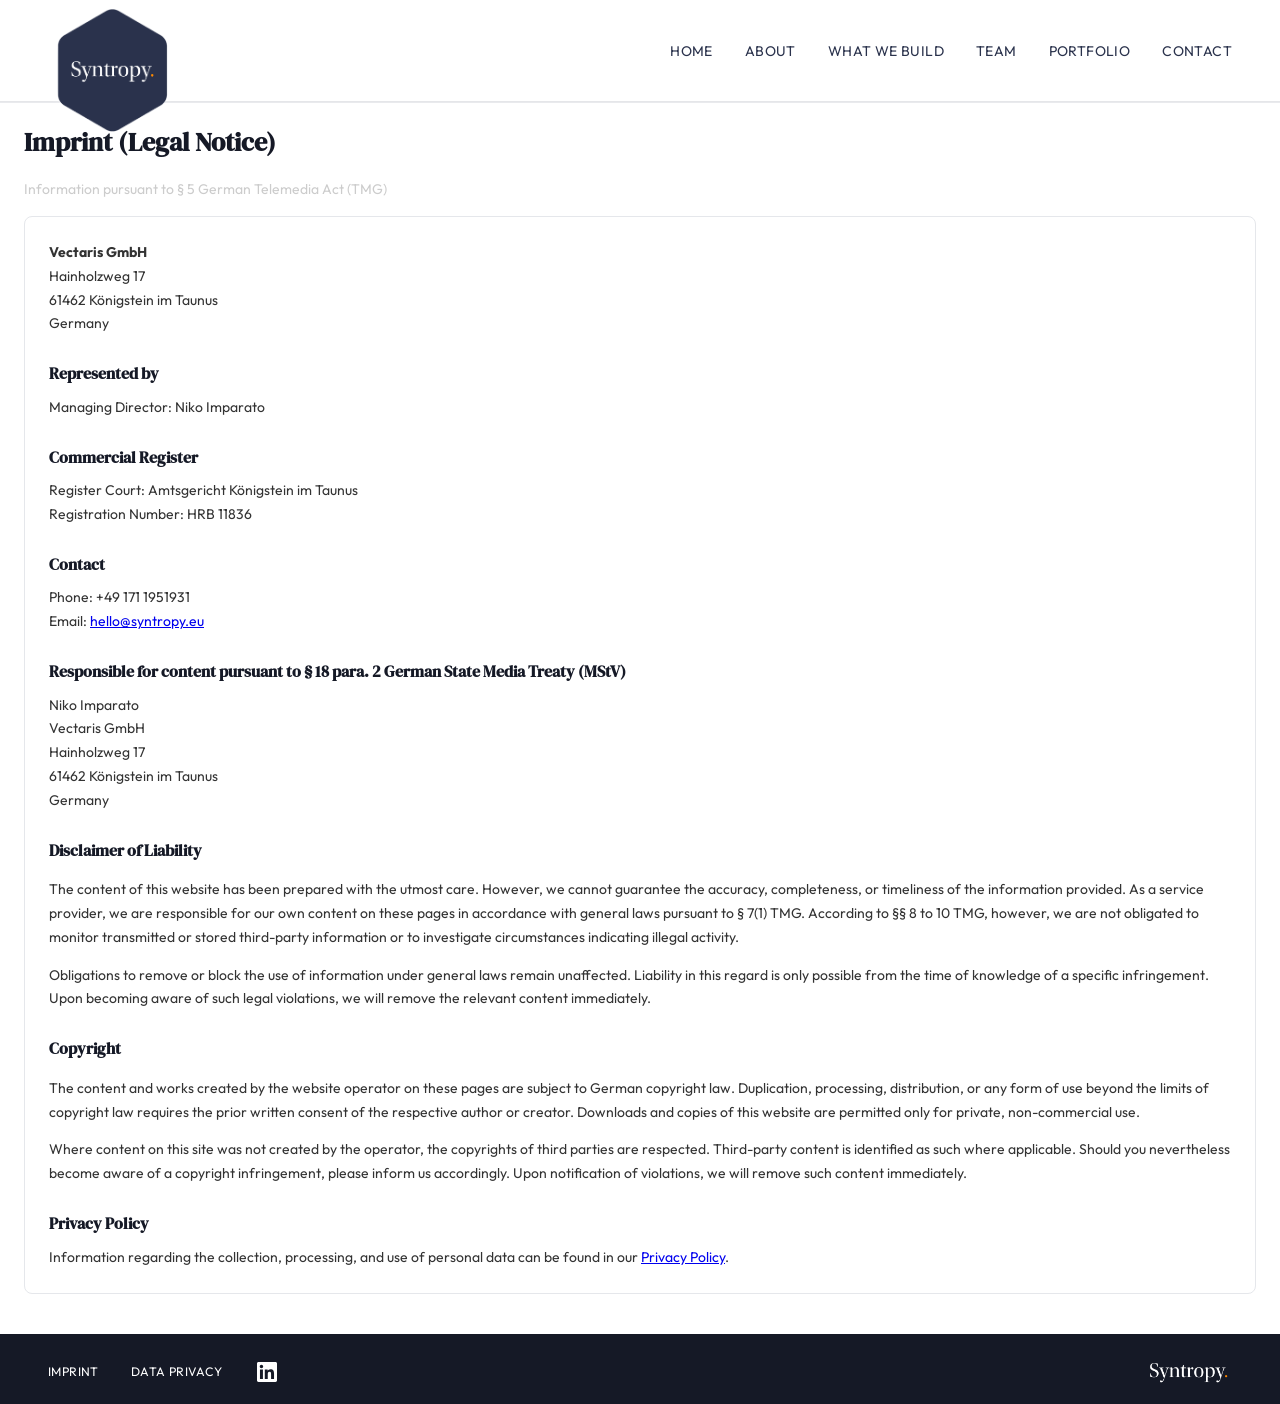
==== commit d8b83956: "Nav logo + hero/about refinements; disable contact animation Made-with: Cursor" ====
--- a/imprint.html
+++ b/imprint.html
@@ -13,7 +13,7 @@
   <body class="legal-page">
     <div class="status-bar">
       <a href="index.html#top" class="status-brand" aria-label="Back to home">
-        <img src="assets/Logo_Hexagon.png" alt="Syntropy" class="logo-image" />
+        <img src="assets/Logo_Hexagon_2.png" alt="Syntropy" class="logo-image" />
       </a>
       <nav class="status-nav">
         <a href="index.html#top">Home</a>
--- a/styles.css
+++ b/styles.css
@@ -87,6 +87,8 @@
  align-items: flex-end;
  align-self: flex-end;
  overflow: visible;
+ position: relative;
+ z-index: 2;
 }
 .status-brand:visited {
  color: var(--white);
@@ -96,22 +98,28 @@
 }
 
 .logo-image {
- height: 120px;
+ height: 136px;
  width: auto;
  display: block;
- margin-bottom: -40px;
+ margin-bottom: -48px;
  vertical-align: bottom;
+ filter:
+  drop-shadow(0.8px 0 0 rgba(255,255,255,0.55))
+  drop-shadow(-0.8px 0 0 rgba(255,255,255,0.55))
+  drop-shadow(0 0.8px 0 rgba(255,255,255,0.55))
+  drop-shadow(0 -0.8px 0 rgba(255,255,255,0.55))
+  drop-shadow(0 0 6px rgba(255,255,255,0.18));
 }
 @media (max-width: 900px) {
  .logo-image {
- height: 98px;
- margin-bottom: -30px;
+ height: 112px;
+ margin-bottom: -36px;
  }
 }
 @media (max-width: 600px) {
  .logo-image {
- height: 86px;
- margin-bottom: -25px;
+ height: 118px;
+ margin-bottom: -38px;
  }
 }
 
@@ -251,6 +259,12 @@
  box-sizing: border-box;
 }
 
+/* One horizontal gutter: site-container already pads; nested .container only max-width/center */
+.site-container > .container {
+ padding-left: 0;
+ padding-right: 0;
+}
+
 /***** HERO *****/
 .hero {
  min-height: 100vh;
@@ -1785,7 +1799,9 @@
 }
 .contact-sub {
  color: var(--white);
- font-size: 1.08rem;
+ font-family: var(--font-body);
+ font-size: 16px;
+ line-height: 1.85;
  font-weight: 400;
  margin-bottom: 18px;
  max-width: 42rem;
@@ -1908,44 +1924,6 @@
  }
 
 .team-member-photo-linkedin {
- display: none;
-}
-
-.team-member-right {
- min-width: 0;
- }
-
-.team-member-bio {
- font-size: 1.05rem;
- line-height: 1.75;
- color: var(--blue);
- margin: 0;
- white-space: pre-line;
- max-width: 65ch;
- }
-
-@media (max-width: 900px) {
- .team-member-inner {
-  grid-template-columns: 1fr;
-  gap: 40px;
-  padding: 0 20px;
- }
- .team-member-left {
-  position: static;
-  align-items: center;
-  text-align: center;
- }
- .team-member-photo {
-  max-width: 280px;
-  margin: 0 auto;
- }
- .team-member-linkedin {
-  align-self: center;
- }
- .team-member-linkedin {
-  display: none;
- }
- .team-member-photo-linkedin {
   position: absolute;
   right: 12px;
   bottom: 12px;
@@ -1959,6 +1937,41 @@
   background: rgba(21,25,38,0.5);
   text-decoration: none;
   z-index: 2;
+}
+
+.team-member-right {
+ min-width: 0;
+ }
+
+.team-member-bio {
+ font-size: 1.05rem;
+ line-height: 1.75;
+ color: var(--blue);
+ margin: 0;
+ white-space: pre-line;
+ max-width: 65ch;
+ }
+
+@media (max-width: 900px) {
+ .team-member-inner {
+  grid-template-columns: 1fr;
+  gap: 40px;
+  padding: 0 20px;
+ }
+ .team-member-left {
+  position: static;
+  align-items: center;
+  text-align: center;
+ }
+ .team-member-photo {
+  max-width: 280px;
+  margin: 0 auto;
+ }
+ .team-member-linkedin {
+  align-self: center;
+ }
+ .team-member-linkedin {
+  display: none;
  }
  .team-member-photo-linkedin svg {
   width: 18px;
@@ -2197,15 +2210,11 @@
  transform: translateY(0);
 }
 
-/* Contact form animation */
+/* Contact form animation (disabled) */
 .contact-inner {
- opacity: 0;
- transform: translateY(30px);
- transition: all 0.8s cubic-bezier(.4,0,.2,1);
-}
-.contact-inner.visible {
  opacity: 1;
- transform: translateY(0);
+ transform: none;
+ transition: none;
 }
 
 /* Image hover animation */
@@ -2299,7 +2308,7 @@
  .container { padding: 0 10px; }
  .focus-cards, .differentiator-cards { flex-direction: column; gap: 18px; }
  .focus-card, .differentiator-card { max-width: 100%; }
- .about-inner, .contact-inner { padding: 0 4px; }
+ .about-inner { padding: 0 4px; }
  .hero-content {
  padding-left: 18px;
  }
@@ -2321,8 +2330,12 @@
  .hero h1,
  .hero-headline,
  .hero-tagline {
- font-size: 2.4rem;
- line-height: 1.1;
+ font-size: clamp(2.1rem, 9.8vw, 3.05rem);
+ line-height: 1.05;
+ white-space: nowrap;
+ }
+ .hero .hero-body {
+  font-size: 1.18rem;
  }
  .hero-sub {
  font-size: 1.18rem;
@@ -2346,16 +2359,16 @@
  .about-logo { padding: 6px 10px; font-size: 0.93rem; }
  .contact-form { max-width: 100%; }
  .hero-content {
- padding-left: 20px;
- padding-right: 20px;
+ padding-left: 26px;
+ padding-right: 26px;
  text-align: left;
  }
  .hero-body {
  margin-right: 0;
  }
  .site-container {
- padding-left: 20px;
- padding-right: 20px;
+ padding-left: 26px;
+ padding-right: 26px;
  }
 } 
 
@@ -2374,6 +2387,21 @@
  margin-top: 0;
  position: relative;
  z-index: 0;
+}
+
+/* Keep hero headline on a single line on mobile/tablet widths */
+@media (max-width: 900px) {
+  .hero h1.hero-headline,
+  .hero .hero-headline {
+    white-space: nowrap !important;
+    font-size: clamp(2.6rem, 10.8vw, 3.7rem) !important;
+    line-height: 1.05;
+  }
+
+  .hero .hero-body {
+    font-size: 1.26rem;
+  }
+
 }
 .footer-section .footer-inner {
  display: flex;
@@ -2793,10 +2821,18 @@
 .hero-photo {
  position: absolute;
  inset: 0;
- background: url('assets/Frankfurt Skyline_v01.jpg') center center / cover no-repeat;
- filter: grayscale(100%) brightness(0.55);
  z-index: 0;
  pointer-events: none;
+ overflow: hidden;
+}
+.hero-photo-video {
+ position: absolute;
+ inset: 0;
+ width: 100%;
+ height: 100%;
+ object-fit: cover;
+ object-position: center center;
+ filter: grayscale(100%) brightness(0.55);
 }
 .hero-bg-img {
  position: absolute;
@@ -2806,7 +2842,7 @@
  background: transparent;
 }
 .hero-overlay {
- background: rgba(21,25,38,0.72);
+ background: rgba(21,25,38,0.40);
  z-index: 1;
 }
 .circle-video-bg {
@@ -2840,6 +2876,29 @@
  margin-right: 0;
  font-size: 1.08rem;
  line-height: 1.75;
+}
+
+@media (min-width: 900px) {
+  .hero .container.hero-content {
+    max-width: 1100px;
+    margin-left: auto;
+    margin-right: auto;
+    padding-left: 48px !important;
+    padding-right: 48px !important;
+  }
+
+  .hero-headline,
+  .hero h1.hero-headline {
+    font-size: clamp(4.6rem, 7.7vw, 7.1rem) !important;
+    line-height: 1.05;
+  }
+
+  .hero .hero-body {
+    font-size: 1.42rem;
+    max-width: 60ch;
+    margin-left: auto;
+    margin-right: auto;
+  }
 }
 .hero .hero-body {
  color: #ffffff !important;
@@ -2883,6 +2942,8 @@
  align-items: center;
  gap: 8px;
  z-index: 3;
+  text-decoration: none;
+  cursor: pointer;
 }
 .hero-scroll-indicator span {
  font-size: 11px;
@@ -2903,41 +2964,563 @@
 }
 
 /* ABOUT */
-.about {
- padding: 140px 0 100px;
-}
-.about-redesign {
+.about-image-strip {
+ padding: 80px 0 0;
+}
+
+.about-image-strip-header {
  max-width: 1200px;
-}
-.about-redesign-grid {
+ text-align: left;
+}
+
+.about-image-strip-header .section-divider {
+ margin-left: 0;
+ margin-right: 0;
+}
+
+.about-image-strip-heading {
+ color: var(--blue);
+ margin: 28px 0 0;
+}
+
+.about-image-strip-bg-wrap {
+ width: 100vw;
+ margin-left: calc(50% - 50vw);
+ background: #151926;
+ margin-top: 28px; /* matches spacing from heading */
+ position: relative;
+}
+
+/* Full-width, bottom-only blend into the #151926 "Emma at a glance" bar */
+.about-image-strip-bg-wrap::after {
+ content: '';
+ position: absolute;
+ left: 0;
+ right: 0;
+ bottom: 0;
+ height: 64px;
+ background: linear-gradient(
+  to bottom,
+  rgba(21, 25, 38, 0) 0%,
+  rgba(21, 25, 38, 0.55) 62%,
+  rgba(21, 25, 38, 0.92) 100%
+ );
+ pointer-events: none;
+ z-index: 2;
+}
+
+.about-image-strip-bg {
+ width: 100%;
+ height: 520px;
+ background: url('assets/Dennis_Manu_6.png') center 20% / cover no-repeat;
+ position: relative;
+ overflow: hidden;
+}
+
+/* Subtle blend into the #151926 stats bar below */
+.about-image-strip-bg::after {
+ content: '';
+ position: absolute;
+ left: 0;
+ right: 0;
+ bottom: 0;
+ height: 54px;
+ background: linear-gradient(to bottom, rgba(21, 25, 38, 0), rgba(21, 25, 38, 0.86));
+ pointer-events: none;
+ z-index: 1;
+}
+
+.about-image-strip-founders {
+ position: absolute;
+ left: 0;
+ right: 0;
+ bottom: 28px;
+ display: flex;
+ justify-content: center;
+ z-index: 4; /* keep above bottom blend overlays */
+}
+
+.about-founder-pills {
  display: grid;
- grid-template-columns: 1fr 1fr;
- gap: 80px;
- align-items: start;
-}
-.about-vision-box {
+ grid-auto-flow: column;
+ grid-auto-columns: 1fr;
+ justify-content: center;
+ align-items: center;
+ gap: 12px 16px;
+ padding: 0 24px;
+ max-width: 100%;
+ box-sizing: border-box;
+}
+
+.about-founder-pill {
+ display: inline-flex;
+ align-items: center;
+ justify-content: center;
+ width: 100%;
+ padding: 14px 32px;
+ border: 1px solid rgba(255, 255, 255, 0.5);
+ border-radius: 4px;
+ background: rgba(0, 0, 0, 0.52);
+ color: #ffffff;
+ font-family: var(--font-body);
+ font-size: 14px;
+ font-weight: 500;
+ letter-spacing: 0.04em;
+ line-height: 1.2;
+ text-align: center;
+ text-decoration: none;
+ transition: background 0.25s ease, border-color 0.25s ease, color 0.25s ease;
+}
+
+/* Only stack on very small screens; iPhones should stay 2-up */
+@media (max-width: 340px) {
+ .about-founder-pills {
+  grid-auto-flow: row;
+  grid-auto-columns: unset;
+ }
+}
+
+.about-founder-pill:hover {
+ background: rgba(0, 0, 0, 0.68);
+ border-color: rgba(255, 255, 255, 0.75);
+ color: #ffffff;
+}
+
+.about-founder-pill:focus-visible {
+ outline: 2px solid var(--accent);
+ outline-offset: 3px;
+}
+
+.about-image-strip-intro {
+ background: #ffffff;
+ /* Match gap heading → image (.about-image-strip-bg-wrap margin-top) */
+ padding: 28px 0 24px;
+}
+
+.about-image-strip-intro .about-fulltext {
+ margin-top: 0;
+}
+
+.about-image-strip-intro-text {
+ text-align: left;
+ max-width: none;
+}
+
+.about-image-strip-stats {
+ width: 100vw;
+ margin-left: calc(50% - 50vw);
+ box-sizing: border-box;
+ background: #151926;
+ color: #ffffff;
+ padding: 14px 0 18px;
+}
+
+.about-image-strip-stats .about-stats-at-glance {
+ color: #ffffff;
+}
+
+.about-image-strip-stats .about-stat-number,
+.about-image-strip-stats .about-stat-prefix,
+.about-image-strip-stats .about-stat-mid,
+.about-image-strip-stats .about-stat-value,
+.about-image-strip-stats .about-stat-suffix {
+ color: #ffffff;
+}
+
+.about-image-strip-stats .about-stat-label {
+ color: #ffffff;
+}
+
+.about-image-strip-accent-bar {
+ width: 100vw;
+ margin-left: calc(50% - 50vw);
+ box-sizing: border-box;
  background: #f8f6f1;
- border-left: 3px solid var(--accent);
- border-radius: 0 8px 8px 0;
- padding: 28px 32px;
- margin-top: 36px;
-}
-.about-vision-box p {
+ padding: 28px 0 32px;
+}
+
+.about-image-strip-accent-inner {
+ display: flex;
+ flex-direction: column;
+ align-items: center;
+ text-align: center;
+}
+
+.about-image-strip-accent-rule {
+ width: 52px;
+ height: 2px;
+ background: var(--accent);
+ border-radius: 1px;
+ margin: 0 0 18px;
+ flex-shrink: 0;
+}
+
+.about-image-strip-accent-line {
  font-family: var(--font-heading);
  font-size: 19px;
  font-style: italic;
+ font-weight: 400;
  color: #2a324c;
  line-height: 1.6;
  margin: 0;
-}
-.about-redesign-right p {
+ max-width: 62rem;
+ text-align: center;
+}
+
+.about-image-strip-copy {
+ background: #ffffff;
+ padding: 48px 0 100px;
+}
+
+.about-image-strip-copy .about-fulltext {
+ text-align: left;
+ max-width: none;
+ margin-top: 0;
+}
+
+
+.about-image-strip-stats-row {
+ display: grid;
+ grid-template-columns: auto minmax(0, 1fr);
+ gap: 28px 40px;
+ align-items: center;
+}
+
+.about-image-strip-stats-brand {
+ display: flex;
+ flex-direction: column;
+ align-items: center;
+ justify-content: center;
+ flex-shrink: 0;
+ text-align: center;
+}
+
+.about-stats-emma-logo {
+ width: 140px;
+ max-width: 100%;
+ height: auto;
+ display: block;
+ opacity: 0.95;
+}
+
+.about-stats-at-glance {
+ margin: 8px 0 0;
+ padding: 0;
+ font-family: var(--font-body);
+ font-size: 16px;
+ font-weight: 400;
+ letter-spacing: 0.12em;
+ text-transform: uppercase;
+ color: var(--accent);
+ line-height: 1.35;
+}
+
+.about-image-strip-stats-numbers {
+ display: grid;
+ grid-template-columns: repeat(3, minmax(0, 1fr));
+ gap: 24px 32px;
+ align-items: start;
+ justify-items: center;
+ text-align: center;
+ min-width: 0;
+}
+
+/* Desktop: center KPI middle block on true page center.
+   Brand sits left without shifting the 3-column KPI distribution. */
+@media (min-width: 901px) {
+ /* Deterministic 5-col grid: [reserve][left][center][right][reserve]
+    so the center KPI is mathematically centered. */
+ .about-image-strip-stats-row {
+  --about-stats-side-reserve: 220px;
+  display: grid;
+  grid-template-columns: var(--about-stats-side-reserve) 1fr 1fr 1fr var(--about-stats-side-reserve);
+  align-items: center;
+  gap: 28px 40px;
+ }
+
+ .about-image-strip-stats-brand {
+  grid-column: 1;
+  justify-self: center;
+ }
+
+ /* Let the 3 KPI blocks participate directly in the 5-col grid */
+ .about-image-strip-stats-numbers {
+  display: contents;
+ }
+
+ .about-image-strip-stats-numbers .about-stat:nth-child(1) { grid-column: 2; }
+ .about-image-strip-stats-numbers .about-stat:nth-child(2) { grid-column: 3; }
+ .about-image-strip-stats-numbers .about-stat:nth-child(3) { grid-column: 4; }
+}
+
+.about-stat {
+ border: none;
+ background: transparent;
+ padding: 0;
+ font-family: var(--font-body);
+ text-align: center;
+ max-width: 280px;
+}
+
+.about-stat-number {
+ font-family: var(--font-heading);
+ font-size: clamp(32px, 3.8vw, 42px);
+ font-weight: 400;
+ line-height: 1.15;
+ letter-spacing: -0.02em;
+ color: var(--blue);
+ margin-bottom: 4px;
+ font-variant-numeric: tabular-nums;
+}
+
+.about-stat-prefix,
+.about-stat-mid {
+ color: var(--blue);
+}
+
+.about-stat-value {
+ color: var(--blue);
+}
+
+.about-stat-suffix {
+ color: var(--blue);
+}
+
+.about-stat-label {
+ font-family: var(--font-body);
+ font-size: 16px;
+ font-weight: 400;
+ color: var(--blue);
+ line-height: 1.85;
+}
+
+@media (max-width: 900px) {
+ .about-image-strip {
+  padding-top: 64px;
+ }
+ .about-image-strip-bg-wrap {
+  margin-top: 22px;
+ }
+ .about-image-strip-bg {
+  height: 360px;
+  background-position: center 18%;
+ }
+ .about-image-strip-founders {
+  bottom: 20px;
+ }
+ .about-image-strip-heading {
+  margin-top: 22px;
+ }
+ .about-image-strip-intro {
+  padding: 22px 0 20px;
+ }
+ .about-image-strip-stats {
+  padding: 12px 0 16px;
+ }
+ .about-image-strip-accent-bar {
+  padding: 24px 0 28px;
+ }
+ .about-image-strip-copy {
+  padding: 40px 0 80px;
+ }
+ .about-image-strip-stats-row {
+  gap: 24px 28px;
+ }
+ .about-image-strip-stats-numbers {
+  gap: 20px 20px;
+ }
+}
+
+@media (max-width: 600px) {
+ .about-image-strip {
+  padding-top: 56px;
+ }
+ .about-image-strip-bg-wrap {
+  margin-top: 18px;
+ }
+ .about-image-strip-bg {
+  height: 300px;
+  background-position: center 16%;
+ }
+ .about-image-strip-founders {
+  bottom: 16px;
+ }
+ .about-founder-pill {
+  /* keep font size, reduce horizontal padding so both fit side-by-side */
+  padding: 12px 14px;
+  font-size: 13px;
+ }
+ .about-image-strip-heading {
+  margin-top: 18px;
+ }
+ .about-image-strip-intro {
+  padding: 18px 0 16px;
+ }
+ .about-image-strip-stats {
+  padding: 10px 0 14px;
+ }
+ .about-image-strip-accent-bar {
+  padding: 22px 0 26px;
+ }
+ .about-image-strip-copy {
+  padding: 32px 0 64px;
+ }
+ .about-image-strip-stats-row {
+  grid-template-columns: 1fr;
+  gap: 28px;
+  align-items: start;
+ }
+ .about-image-strip-stats-brand {
+  align-items: center;
+ }
+ .about-image-strip-stats-numbers {
+  grid-template-columns: repeat(3, minmax(0, 1fr));
+  gap: 12px 10px;
+  width: 100%;
+ }
+ .about-image-strip-stats-numbers .about-stat-number {
+  font-size: clamp(22px, 5.8vw, 30px);
+  margin-bottom: 6px;
+ }
+ .about-image-strip-stats-numbers .about-stat-label {
+  font-size: 12px;
+  line-height: 1.35;
+ }
+ .about-stat {
+  max-width: none;
+ }
+}
+
+/* Mission: logo | vertical rule | label + text */
+.about-mv-combined {
+ margin-top: 48px;
+ padding-top: 40px;
+ border-top: 1px solid rgba(21, 25, 38, 0.1);
+ width: 100%;
+}
+
+.about-mv-combined-row {
+ display: flex;
+ flex-direction: row;
+ align-items: center;
+ gap: 28px 40px;
+ width: 100%;
+}
+
+.about-mv-combined-logo-wrap {
+ flex-shrink: 0;
+ display: flex;
+ align-items: center;
+}
+
+.about-mv-combined-logo {
+ display: block;
+ width: auto;
+ height: auto;
+ max-height: 52px;
+ max-width: min(220px, 38vw);
+ object-fit: contain;
+ margin: 0;
+}
+
+.about-mv-combined-vrule {
+ width: 1px;
+ flex-shrink: 0;
+ align-self: stretch;
+ min-height: 4.5rem;
+ background: rgba(21, 25, 38, 0.1);
+}
+
+.about-mv-combined-body {
+ flex: 1;
+ min-width: 0;
+ text-align: left;
+}
+
+.about-mv-combined-eyebrow {
+ margin-bottom: 10px;
+ text-align: left;
+}
+
+.about-mv-combined-body .about-mv-combined-text {
+ margin: 0;
+ max-width: 56rem;
+ text-align: left;
+}
+
+@media (max-width: 700px) {
+ .about-mv-combined-row {
+  flex-direction: column;
+  align-items: center;
+  gap: 20px;
+ }
+ .about-mv-combined-vrule {
+  display: none;
+ }
+ .about-mv-combined-body {
+  text-align: center;
+ }
+ .about-mv-combined-eyebrow {
+  text-align: center;
+ }
+ .about-mv-combined-body .about-mv-combined-text {
+  text-align: center;
+ }
+}
+
+@media (max-width: 600px) {
+ .about-mv-combined {
+  margin-top: 40px;
+  padding-top: 32px;
+ }
+ .about-mv-combined-logo {
+  max-height: 44px;
+  max-width: min(200px, 55vw);
+ }
+}
+
+.photo-caption {
+ margin-top: 14px;
+ font-size: 13px;
+ color: rgba(42, 50, 76, 0.55);
+ letter-spacing: 0.2px;
+ line-height: 1.5;
+}
+
+.about-fulltext {
+ margin-top: 56px;
+}
+
+.about-fulltext p {
  color: #5a5e6a;
  font-size: 16px;
- line-height: 1.8;
- margin-bottom: 20px;
-}
-.about-redesign-right p:last-child {
+ line-height: 1.85;
+ margin: 0 0 18px 0;
+}
+
+.about-fulltext p:last-child {
  margin-bottom: 0;
+}
+
+.about-fulltext .lead {
+ font-size: 18px;
+ font-weight: 600;
+ color: #2a324c;
+ line-height: 1.75;
+}
+
+.about-fulltext .accent-line {
+ font-family: var(--font-body);
+ font-size: 18px;
+ font-style: normal;
+ font-weight: 600;
+ color: #2a324c;
+ margin: 24px 0;
+ background: #f8f6f1;
+ border-radius: 0 8px 8px 0;
+ padding: 18px 24px;
+ border-left: 3px solid var(--accent);
+ line-height: 1.75;
 }
 
 /* WHAT WE BUILD */
@@ -3002,9 +3585,12 @@
  font-weight: 400;
  font-size: 2rem;
 }
-.about-hex-text {
+.about-hex-section .about-hex-bucket .about-hex-text {
  color: #ffffff;
- line-height: 1.75;
+ font-family: var(--font-body);
+ font-size: 16px;
+ line-height: 1.85;
+ font-weight: 400;
 }
 .about-hex-bucket:hover {
  background: rgba(255,255,255,0.09);
@@ -3017,7 +3603,7 @@
 .about-hex-bucket:hover .about-hex-title {
  color: #ffffff;
 }
-.about-hex-bucket:hover .about-hex-text {
+.about-hex-section .about-hex-bucket:hover .about-hex-text {
  color: rgba(255,255,255,0.8);
 }
 
@@ -3170,7 +3756,10 @@
 }
 .contact-sub {
  color: #ffffff;
- line-height: 1.8;
+ font-family: var(--font-body);
+ font-size: 16px;
+ line-height: 1.85;
+ font-weight: 400;
  margin-bottom: 34px;
  max-width: 44ch;
 }
@@ -3232,9 +3821,11 @@
 }
 
 @media (max-width: 900px) {
- .about-redesign-grid {
-  grid-template-columns: 1fr;
-  gap: 48px;
+ .about-fulltext {
+  margin-top: 40px;
+ }
+ .about-image-strip-copy .about-fulltext {
+  margin-top: 0;
  }
  .about-hex-section {
   padding: 80px 0;
@@ -3253,3 +3844,83 @@
   display: none;
  }
 }
+
+/* ===== Final nav + spacing overrides ===== */
+.status-bar {
+ position: fixed !important;
+ top: 0;
+ left: 0;
+ right: 0;
+ /* Always use the "scrolled" (white/blur) nav styling */
+ background: rgba(255,255,255,0.9);
+ box-shadow: 0 1px 0 rgba(42,50,76,0.1);
+ backdrop-filter: blur(14px);
+ -webkit-backdrop-filter: blur(14px);
+ transition: background 0.35s ease, box-shadow 0.35s ease, backdrop-filter 0.35s ease, transform 0.28s cubic-bezier(.4,0,.2,1), opacity 0.18s cubic-bezier(.4,0,.2,1);
+}
+.status-bar::after {
+ content: '';
+ position: absolute;
+ left: 0;
+ right: 0;
+ bottom: 0;
+ height: 1px;
+ background: rgba(42,50,76,0.12);
+ pointer-events: none;
+ z-index: 1;
+}
+.status-bar.is-scrolled {
+ background: rgba(255,255,255,0.9);
+ box-shadow: 0 1px 0 rgba(42,50,76,0.1);
+ backdrop-filter: blur(14px);
+ -webkit-backdrop-filter: blur(14px);
+}
+.status-bar.is-scrolled::after {
+ background: rgba(42,50,76,0.12);
+}
+.status-bar .status-nav a {
+ color: #2A324C;
+}
+.status-bar.is-scrolled .status-nav a {
+ color: #2A324C;
+}
+.status-bar .status-nav a:hover,
+.status-bar.is-scrolled .status-nav a:hover {
+ color: var(--accent);
+}
+
+.about,
+.about-hex-section,
+.team,
+.portfolio,
+.contact {
+ padding-top: 80px;
+ padding-bottom: 80px;
+}
+.portfolio {
+ padding-bottom: 0;
+}
+
+@media (max-width: 900px) {
+ .about,
+ .about-hex-section,
+ .team,
+ .portfolio,
+ .contact {
+  padding-top: 64px;
+  padding-bottom: 64px;
+ }
+}
+
+@media (max-width: 600px) {
+ .portfolio-ticker-wrap {
+  padding-top: 22px;
+  padding-bottom: 20px;
+ }
+ .portfolio {
+  padding-bottom: 28px;
+ }
+ .contact {
+  padding-bottom: 36px;
+ }
+}
